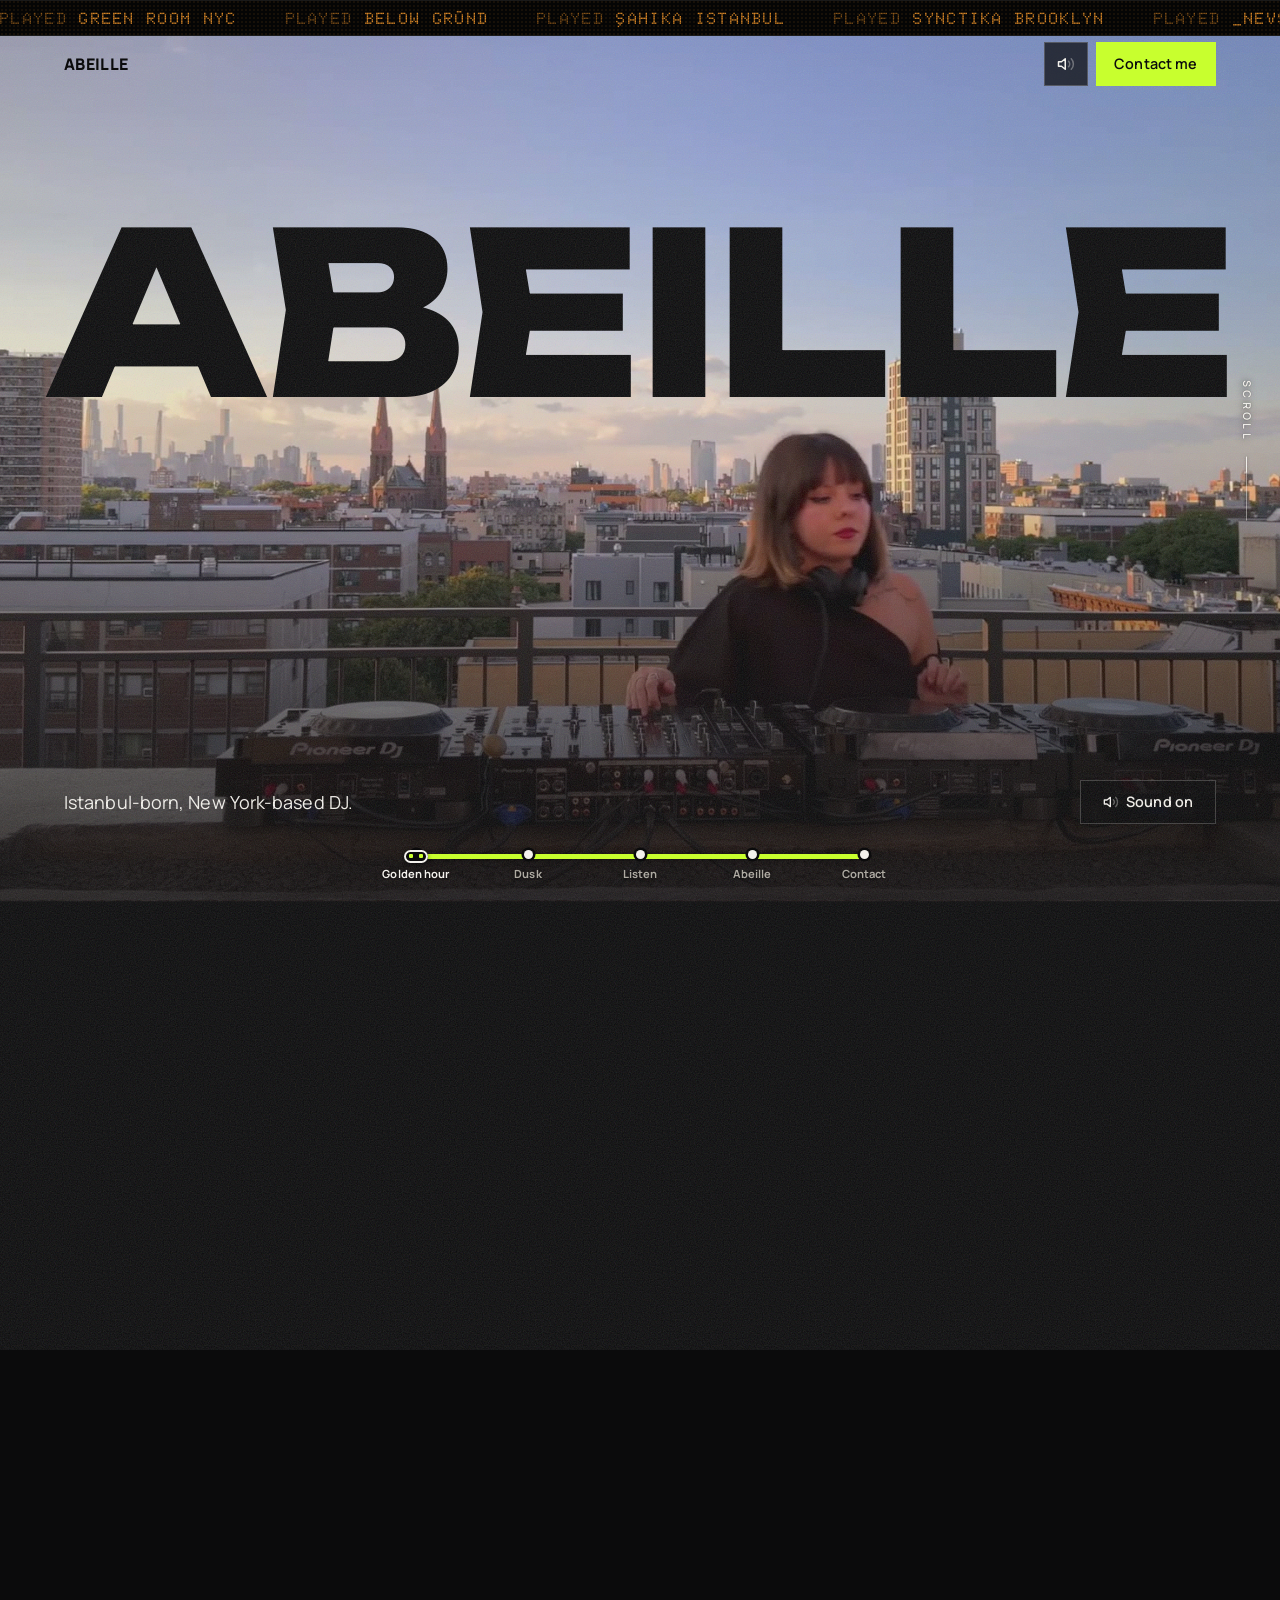
==== index.html @ 423e123f "Phone: wide montage, small-phone fixes Co-Authored-By: Claude Opus 5.5 <noreply@anthropic.com>" ====
<!doctype html>
<html lang="en">
<head>
<meta charset="utf-8">
<meta name="viewport" content="width=device-width, initial-scale=1, viewport-fit=cover">
<title>Abeille · New York DJ | Hypnotic techno, left-field house</title>
<meta name="description" content="Abeille (Melis Eser) is an Istanbul-born, New York-based DJ playing groovy, hypnotic techno, left-field house, ambient and old-school breakbeat.">
<meta name="theme-color" content="#0b0b0c">
<meta property="og:type" content="website">
<meta property="og:title" content="Abeille · New York DJ">
<meta property="og:description" content="Istanbul-born, New York-based DJ playing groovy, hypnotic techno, left-field house, ambient and old-school breakbeat.">
<meta property="og:image" content="http://abeillemusic.com/assets/share.jpg">
<meta property="og:image:width" content="1200">
<meta property="og:image:height" content="630">
<meta name="twitter:card" content="summary_large_image">
<link rel="canonical" href="https://abeillemusic.com/">
<script type="application/ld+json">{"@context": "https://schema.org", "@type": "Person", "name": "Abeille", "alternateName": "Melis Eser", "jobTitle": "DJ", "description": "Istanbul-born, New York-based DJ playing groovy, hypnotic techno, left-field house, ambient and old-school breakbeat.", "url": "https://abeillemusic.com/", "image": "https://abeillemusic.com/assets/share.jpg", "homeLocation": {"@type": "Place", "name": "New York City"}, "sameAs": ["https://www.instagram.com/abeille____/", "https://linktr.ee/abeille__", "https://www.youtube.com/watch?v=L6z0ljJA3YI", "https://www.youtube.com/watch?v=DPb9WRZc78A"]}</script>
<link rel="icon" href="data:,">
<link rel="preconnect" href="https://fonts.googleapis.com">
<link rel="preconnect" href="https://fonts.gstatic.com" crossorigin>
<link href="https://fonts.googleapis.com/css2?family=Manrope:wght@400..800&family=Doto:wght@700..900&family=Unbounded:wght@700..900&display=swap" rel="stylesheet">
<link rel="stylesheet" href="scrollcraft.css">
<style>
:root {
  --sc-canvas: #0b0b0c;  --sc-surface: #151517;
  --sc-ink: #f3f1ec;     --sc-ink-soft: #aeaaa2;
  --sc-accent: #c8ff2e;  --sc-accent-ink: #0b0b0c;
  --sc-font-display: "Manrope", system-ui, sans-serif;
  --sc-font-text: "Manrope", system-ui, sans-serif;
  --sc-font-mono: "Manrope", system-ui, sans-serif;
  --ticker-h: 36px;
  --led: #ff9f2e;          /* countdown-clock amber: the ticker only */
  --bar-h: 56px;
  color-scheme: dark;
}
html { background: var(--sc-canvas); }
body {
  margin: 0; background: var(--sc-canvas); color: var(--sc-ink);
  font-family: var(--sc-font-text); font-size: var(--sc-t-base);
  line-height: var(--sc-leading-body); letter-spacing: 0.005em;
  -webkit-font-smoothing: antialiased;
}
::selection { background: var(--sc-accent); color: var(--sc-accent-ink); }
a { color: inherit; text-underline-offset: 0.2em; text-decoration-thickness: 1px; }
:focus-visible { outline: 2px solid var(--sc-accent); outline-offset: 3px; border-radius: 4px; }

/* ------------------------------------------------------------ chrome ---- */
/* The ticker is a station countdown clock: amber dot-matrix on black, each
   entry led by an L-train bullet (the Brooklyn line, and grey, which is the
   one line colour that belongs on a black-and-white page). */
.ticker {
  position: fixed; inset: 0 0 auto 0; height: var(--ticker-h); z-index: 61;
  background: #050505; color: var(--led);
  font: 800 1.02rem/var(--ticker-h) "Doto", var(--sc-font-mono); letter-spacing: 0.08em; text-transform: uppercase;
  overflow: hidden; white-space: nowrap;
  border-bottom: 1px solid #1c1c1c;
  box-shadow: inset 0 1px 0 #1a1a1a;
}
.ticker::after {
  /* the LED panel's grille: a faint dot screen over the whole strip */
  content: ""; position: absolute; inset: 0; pointer-events: none; z-index: 0;
  background-image: radial-gradient(circle, rgb(255 159 46 / 0.07) 0.8px, transparent 1.2px);
  background-size: 4px 4px;
}
.ticker__track { position: relative; z-index: 1; display: inline-flex; animation: tick 60s linear infinite; will-change: transform; }
.ticker__run { display: inline-flex; gap: 3rem; padding-right: 3rem; }
.ticker__run > span { display: inline-flex; align-items: center; gap: 0.7em; }
.ticker__run b { font-weight: 700; opacity: 0.62; }
.bullet {
  flex: none; width: 22px; height: 22px; border-radius: 50%;
  display: inline-grid; place-items: center;
  background: #a7a9ac; color: #fff;
  font: 700 0.8rem/1 "Helvetica Neue", Helvetica, Arial, sans-serif; letter-spacing: 0;
}
@keyframes tick { to { transform: translate3d(-50%, 0, 0); } }
.ticker:hover .ticker__track { animation-play-state: paused; }
.ticker__track { opacity: calc(0.82 + var(--beat, 0) * 0.18); }

.bar {
  position: fixed; top: var(--ticker-h); inset-inline: 0; height: var(--bar-h); z-index: 60;
  display: flex; align-items: center; justify-content: space-between;
  padding-inline: var(--sc-gutter); pointer-events: none;
}
.bar > * { pointer-events: auto; }
.mark {
  font: 800 1rem/1 var(--sc-font-display); font-stretch: 72%; letter-spacing: 0.02em; text-transform: uppercase;
  color: var(--bar-ink, var(--sc-accent-ink)); text-decoration: none;
  transition: color 240ms var(--sc-ease-out);
}
.mark span { font-weight: 500; }
.bar__right { display: flex; align-items: center; gap: var(--sc-2); }
.btn.bar__sound { width: 44px; padding: 0; flex: none; justify-content: center; opacity: 0; pointer-events: none; transition: opacity 200ms var(--sc-ease-out), transform 140ms var(--sc-ease-out); }
.bar__sound svg { width: 18px; height: 18px; flex: none; }
.btn.bar__sound.is-shown { opacity: 1; pointer-events: auto; }
/* 2. Now playing: while the sound is on, the bar's speaker becomes a small
   spinning record with the set's name. Tap it to turn the sound off. */
.np { display: none; align-items: center; gap: 10px; }
.np__disc { width: 24px; height: 24px; border-radius: 50%; flex: none;
  background: radial-gradient(circle, var(--sc-accent) 0 22%, #0d0d0e 23% 27%, var(--sc-canvas) 28% 30%, transparent 31%), repeating-radial-gradient(circle, #111 0 1px, #222 1.4px 2.2px);
  box-shadow: inset 0 0 0 1px rgb(255 255 255 / 0.15); animation: spin 2.2s linear infinite; }
.np__txt { display: grid; text-align: left; line-height: 1.1; }
.np__txt small { font: 600 0.56rem/1 var(--sc-font-mono); letter-spacing: 0.14em; text-transform: uppercase; color: var(--sc-ink-soft); }
.np__txt b { font: 600 0.78rem/1.3 var(--sc-font-text); white-space: nowrap; }
.btn.bar__sound.is-playing { width: auto; padding: 0 14px 0 10px; }
.bar__sound.is-playing .np { display: inline-flex; }
.bar__sound.is-playing .np__icon { display: none; }
@media (max-width: 860px) { .bar__sound.is-playing .np__txt { display: none; } .btn.bar__sound.is-playing { padding: 0; width: 40px; justify-content: center; } }
@media (prefers-reduced-motion: reduce) { .np__disc { animation: none; } }
/* 3. Club light: on the dark slides a soft beam follows the mouse. */
.spot { position: fixed; inset: 0; z-index: 25; pointer-events: none; opacity: 0; transition: opacity 500ms var(--sc-ease-out);
  background: radial-gradient(34vmax 34vmax at var(--spx, 50%) var(--spy, 40%), rgb(255 255 255 / 0.13), rgb(255 255 255 / 0.04) 45%, transparent 70%);
  mix-blend-mode: screen; }
.spot.is-on { opacity: 1; }
@media (hover: none), (pointer: coarse), (prefers-reduced-motion: reduce) { .spot { display: none; } }
.btn {
  appearance: none; border: 0; cursor: pointer; text-decoration: none; white-space: nowrap;
  display: inline-flex; align-items: center; gap: 0.5em;
  height: 44px; padding-inline: 1.15rem; border-radius: 0;
  background: var(--sc-accent); color: var(--sc-accent-ink);
  font: 600 0.9rem/1 var(--sc-font-text); letter-spacing: 0.01em;
  box-shadow: none;
  transition: transform 140ms var(--sc-ease-out), background-color 160ms var(--sc-ease-out);
}
@media (hover: hover) and (pointer: fine) { .btn:hover { background: color-mix(in oklab, var(--sc-accent) 86%, white); } }
.btn:active { transform: scale(0.97); }
.btn:disabled { opacity: 0.5; cursor: not-allowed; }
.btn--ghost { background: color-mix(in oklab, var(--sc-canvas) 72%, transparent); color: var(--sc-ink); box-shadow: inset 0 0 0 1px color-mix(in oklab, var(--sc-ink) 22%, transparent); }
@media (hover: hover) and (pointer: fine) { .btn--ghost:hover { background: color-mix(in oklab, var(--sc-canvas) 88%, transparent); } }

/* The map, drawn like a subway line: five stations on one lime route, and a
   small train that rides between them as you scroll. */
.fader {
  position: fixed; z-index: 60; left: 50%; bottom: max(14px, env(safe-area-inset-bottom));
  translate: -50% 0; width: min(560px, calc(100vw - 2 * var(--sc-gutter)));
}
.fader ol { list-style: none; margin: 0; padding: 0; display: grid; grid-template-columns: repeat(5, 1fr); position: relative; }
.fader ol::before {
  content: ""; position: absolute; left: 10%; right: 10%; top: 12px; height: 5px;
  background: var(--sc-accent); border-radius: 5px;
  box-shadow: 0 1px 6px rgb(0 0 0 / 0.35);
  /* 1. the line pulses on the kick */
  transform: scaleY(calc(1 + var(--beat, 0) * 0.9)); filter: brightness(calc(1 + var(--beat, 0) * 0.35));
}
.fader__knob {
  position: absolute; top: 8px; left: 0; width: 24px; height: 13px; margin-left: -12px; border-radius: 7px;
  background: var(--sc-canvas); box-shadow: inset 0 0 0 2px var(--sc-ink), 0 1px 4px rgb(0 0 0 / 0.5);
  z-index: 3;
  transform: translate3d(calc(var(--k, 0) * 1px), calc(var(--beat, 0) * -4px), 0); will-change: transform; pointer-events: none;
}
.fader__knob::before, .fader__knob::after {
  content: ""; position: absolute; top: 4px; width: 4px; height: 4px; border-radius: 1px; background: var(--sc-accent);
}
.fader__knob::before { left: 5px; } .fader__knob::after { right: 5px; }
.fader button {
  appearance: none; background: none; border: 0; cursor: pointer; color: var(--sc-ink-soft);
  display: flex; flex-direction: column; align-items: center; gap: 8px; padding: 8px 0 4px; width: 100%; min-height: 44px;
  font: 700 0.7rem/1.2 var(--sc-font-text); letter-spacing: 0.01em;
  text-shadow: 0 1px 3px rgb(0 0 0 / 0.7);
  transition: color 160ms var(--sc-ease-out);
}
.fader button::before {
  content: ""; width: 9px; height: 9px; border-radius: 50%;
  background: var(--sc-ink); box-shadow: 0 0 0 2.5px var(--sc-canvas);
  position: relative; z-index: 1;
}
.fader button[aria-current="true"] { color: var(--sc-ink); }
@media (min-width: 861px) {
  .fader button span { opacity: 0; transition: opacity 180ms var(--sc-ease-out); }
  .fader button[aria-current="true"] span, .fader:hover button span, .fader:focus-within button span { opacity: 1; }
}
@media (hover: hover) and (pointer: fine) { .fader button:hover { color: var(--sc-ink); } }

/* --------------------------------------------------------------- hero ---- */
.hero { position: fixed; inset: 0; z-index: 2; overflow: clip; pointer-events: none; will-change: opacity; }
.hero video, .hero canvas { position: absolute; inset: 0; width: 100%; height: 100%; }
#skyline { -webkit-mask-image: url(assets/skyline-mask.png); mask-image: url(assets/skyline-mask.png); -webkit-mask-repeat: no-repeat; mask-repeat: no-repeat; }
.hero video { object-fit: cover; background: #7d8fc4 url(assets/hero-poster.jpg) center / cover; }
.hero__name {
  position: absolute; left: 0; right: 0; margin: 0; text-align: center; white-space: nowrap;
  font-family: "Unbounded", var(--sc-font-display); font-weight: 800;
  text-transform: uppercase; letter-spacing: -0.02em; line-height: 0.9;
  color: var(--sc-canvas);
  transform-origin: 50% 100%; will-change: transform;
}
.hero__name .amp { font-weight: 500; }
/* Solid black, set down into the skyline so the towers stand in front of it. */
.hero__name .pre { display: block; font-size: 0.56em; line-height: 0.84; margin-bottom: 0.05em; }
.hero__scrim { position: absolute; inset: auto 0 0 0; height: 46%; background: linear-gradient(to top, rgb(11 11 12 / 0.86), rgb(11 11 12 / 0.55) 45%, transparent); }
.hero__foot {
  position: absolute; left: var(--sc-gutter); right: var(--sc-gutter); bottom: calc(76px + env(safe-area-inset-bottom));
  display: flex; align-items: center; justify-content: space-between; gap: var(--sc-5); pointer-events: none;
}
.hero__foot > * { pointer-events: auto; }
.hero__sub { margin: 0; max-width: 34ch; font-size: var(--sc-t-base); line-height: 1.5; text-wrap: balance; }
.cue { position: absolute; right: clamp(14px, 2.2vw, 32px); top: 50%; translate: 0 -50%; display: flex; flex-direction: column; align-items: center; gap: 14px; pointer-events: none; transition: opacity 300ms var(--sc-ease-out); }
.cue__label { writing-mode: vertical-rl; font: 700 0.68rem/1 var(--sc-font-mono); letter-spacing: 0.32em; text-transform: uppercase; color: var(--sc-ink); text-shadow: 0 0 1px rgb(0 0 0 / 0.6), 0 1px 6px rgb(0 0 0 / 0.55); }
.cue__line { position: relative; width: 1px; height: 64px; background: color-mix(in oklab, var(--sc-ink) 45%, transparent); box-shadow: 0 0 3px rgb(0 0 0 / 0.4); overflow: hidden; }
.cue__line::after { content: ""; position: absolute; left: 0; top: 0; width: 1px; height: 16px; background: var(--sc-ink); animation: cue 1.8s var(--sc-ease-in-out) infinite; }
@keyframes cue { from { transform: translateY(-16px); } to { transform: translateY(64px); } }
.cue.is-gone { opacity: 0; }
@media (prefers-reduced-motion: reduce) { .cue__line::after { animation: none; top: 24px; } }
.sound { min-width: 8.5rem; justify-content: center; }
.sound svg { width: 16px; height: 16px; }


/* -------------------------------------------------------------- copy ----- */
.seg-live { position: absolute; inset: 0; width: 100%; height: 100%; object-fit: cover; z-index: 2; }
.fill { position: absolute; inset: 0; }
.mont-label { position: absolute; left: var(--sc-gutter); top: calc(var(--ticker-h) + var(--bar-h) + 3vh); margin: 0; display: flex; align-items: center; gap: 12px;
  font: 800 clamp(1rem, 1.4vw, 1.35rem)/1 "Doto", var(--sc-font-mono); letter-spacing: 0.08em; text-transform: uppercase; color: var(--led); text-shadow: 0 1px 6px rgb(0 0 0 / 0.6); }
.mont-label__k { font: 700 0.62rem/1 var(--sc-font-mono); letter-spacing: 0.2em; color: var(--sc-canvas); background: var(--led); padding: 4px 6px; text-shadow: none; }
/* A .fill block spans the whole screen, so it must never catch clicks itself,
   or a block on top swallows clicks meant for the one under it. Only its controls take clicks, and only while the engine has
   marked the block live. */
.fill { pointer-events: none !important; }
.fill[style*="pointer-events: auto"] :is(a, button, input, select, textarea, label, .boro, .book, form, .crate) { pointer-events: auto; }
.kicker { font: 500 0.72rem/1.2 var(--sc-font-mono); letter-spacing: 0.08em; text-transform: uppercase; color: var(--sc-accent); margin: 0 0 var(--sc-3); }
.say { margin: 0; font: 700 var(--sc-t-2xl)/1.02 var(--sc-font-display); font-stretch: 80%; letter-spacing: var(--sc-track-snug); text-wrap: balance; max-width: 16ch; }
.body { margin: var(--sc-4) 0 0; color: var(--sc-ink-soft); max-width: 40ch; text-wrap: pretty; line-height: 1.66; }

.lead-scrim { position: absolute; inset: 0; background: linear-gradient(90deg, rgb(11 11 12 / 0.78), rgb(11 11 12 / 0.4) 32%, transparent 55%); }
.dusk-line { position: absolute; left: var(--sc-gutter); top: 30%; }
.dusk-line .say { font-size: var(--sc-t-xl); font-weight: 600; font-stretch: 90%; max-width: 20ch; }

/* The peak. Two halves, one room, two names. */
.peak-scrim { position: absolute; inset: 0; background: linear-gradient(to top, rgb(11 11 12 / 0.9) 0%, rgb(11 11 12 / 0.55) 30%, transparent 55%); }
.name { position: absolute; bottom: clamp(5.5rem, 13vh, 8rem); width: calc(50% - 2 * var(--sc-gutter)); }
.name--a, .name--solo { left: var(--sc-gutter); }
.name--solo { width: min(44rem, calc(100% - 2 * var(--sc-gutter))); }
.name--solo h2 { font-size: clamp(3rem, 9vw, 9rem); }
.name--r { left: calc(50% + var(--sc-gutter)); }
.name h2 {
  margin: 0; font-family: "Unbounded", var(--sc-font-display); font-weight: 800;
  font-size: clamp(2.4rem, 5.6vw, 6.4rem); line-height: 0.92; letter-spacing: -0.02em; text-transform: uppercase;
  color: var(--sc-ink);
}
.name h2 .rule { display: block; height: 3px; width: 2.2ch; background: var(--sc-accent); margin: 0.12em 0 0; }
.name p { margin: var(--sc-4) 0 0; max-width: 36ch; color: var(--sc-ink); font-size: var(--sc-t-base); line-height: 1.5; }
.name__link { color: inherit; text-decoration: none; }
@media (hover: hover) and (pointer: fine) { .name__link:hover .rule { width: 100%; } }
.name h2 .rule { transition: width 260ms var(--sc-ease-out); }
.name__more { display: inline-flex; align-items: center; gap: 0.5em; margin-top: var(--sc-4); min-height: 44px; padding: 0 1rem; border-radius: 0; background: var(--sc-accent); color: var(--sc-accent-ink); font: 600 0.9rem/1 var(--sc-font-text); text-decoration: none; box-shadow: none; transition: transform 140ms var(--sc-ease-out); }
.name__more:active { transform: scale(0.97); }
.name p small { display: block; margin-top: var(--sc-2); color: var(--sc-ink-soft); font: 400 0.72rem/1.5 var(--sc-font-mono); letter-spacing: 0.04em; text-transform: uppercase; }

.listen { position: absolute; left: var(--sc-gutter); right: var(--sc-gutter); top: calc(var(--ticker-h) + var(--bar-h) + 4vh); max-width: 78rem; }
/* The crate: her sets as records. They sit still; click one and it starts
   turning (and opens the set), so the one you are playing is the one that spins. */
.crate { list-style: none; margin: var(--sc-6) 0 0; padding: 0; display: grid; grid-template-columns: repeat(5, minmax(0, 1fr)); gap: var(--sc-5) var(--sc-5); max-width: min(78rem, 118vh); }
.rec a { display: block; text-decoration: none; color: inherit; }
.rec__disc {
  position: relative; display: block; width: min(100%, 20vh); aspect-ratio: 1; border-radius: 50%;
  background:
    radial-gradient(circle at 50% 50%, transparent 0 40%, rgb(255 255 255 / 0.06) 40.4%, transparent 41%),
    repeating-radial-gradient(circle at 50% 50%, #111 0 1.2px, #1a1a1c 1.6px 2.6px),
    #0d0d0e;
  box-shadow: 0 10px 24px rgb(0 0 0 / 0.55), inset 0 0 0 1px rgb(255 255 255 / 0.06);
  transition: transform 260ms var(--sc-ease-out);
}
.rec__disc::before { content: ""; position: absolute; inset: 0; border-radius: 50%; background: conic-gradient(from 20deg, transparent 0 12%, rgb(255 255 255 / 0.09) 17%, transparent 24% 62%, rgb(255 255 255 / 0.07) 67%, transparent 74%); mix-blend-mode: screen; pointer-events: none; }
.rec__label { position: absolute; left: 50%; top: 50%; width: 50%; height: 50%; translate: -50% -50%; border-radius: 50%; object-fit: cover; box-shadow: 0 0 0 3px #0d0d0e; }
.rec__disc::after { content: ""; position: absolute; left: 50%; top: 50%; width: 3.4%; height: 3.4%; translate: -50% -50%; border-radius: 50%; background: var(--sc-canvas); box-shadow: inset 0 0 0 1px rgb(255 255 255 / 0.25); z-index: 1; }
.rec__t { display: block; margin-top: var(--sc-3); font: 700 var(--sc-t-sm)/1.25 var(--sc-font-display); transition: color 160ms var(--sc-ease-out); }
.rec__m { display: block; margin-top: 2px; font: 500 0.66rem/1.4 var(--sc-font-mono); letter-spacing: 0.06em; text-transform: uppercase; color: var(--sc-ink-soft); }
.rec.is-playing .rec__disc { animation: spin 2.2s linear infinite; }
.rec.is-playing .rec__t { color: var(--sc-accent); }
@keyframes spin { to { rotate: 360deg; } }
@media (hover: hover) and (pointer: fine) { .rec a:hover .rec__disc { transform: translateY(-6px); } .rec a:hover .rec__t { color: var(--sc-accent); } }
.rec a:focus-visible { outline: none; }
.rec a:focus-visible .rec__disc { outline: 2px solid var(--sc-accent); outline-offset: 5px; }
.crate__more { display: flex; gap: var(--sc-6); margin: var(--sc-6) 0 0; }
.crate__more a { font: 600 var(--sc-t-sm)/1 var(--sc-font-display); text-decoration: underline; text-decoration-color: color-mix(in oklab, var(--sc-ink) 35%, transparent); text-underline-offset: 0.3em; min-height: 44px; display: inline-flex; align-items: center; }
@media (hover: hover) and (pointer: fine) { .crate__more a:hover { color: var(--sc-accent); } }
@media (prefers-reduced-motion: reduce) { .rec.is-playing .rec__disc { animation: none; } }
@media (min-width: 861px) and (max-height: 800px) {
  .listen { top: calc(var(--ticker-h) + var(--bar-h) + 2vh); }
  .listen__head { font-size: var(--sc-t-lg); }
  .crate { margin-top: var(--sc-4); gap: var(--sc-4); }
  .rec__disc { width: min(100%, 17vh); }
  .crate__more { margin-top: var(--sc-3); }
}
.listen__head { margin: 0; font: 700 var(--sc-t-xl)/1.1 var(--sc-font-display); font-stretch: 82%; letter-spacing: var(--sc-track-snug); text-wrap: balance; }
.listen .body { color: var(--sc-ink); max-width: 44ch; }
.listen__links { list-style: none; margin: var(--sc-6) 0 0; padding: 0; border-top: 1px solid var(--sc-hairline-strong); }
.listen__links a { display: flex; justify-content: space-between; align-items: baseline; gap: var(--sc-4); min-height: 44px; padding: var(--sc-3) 0; border-bottom: 1px solid var(--sc-hairline-strong); text-decoration: none; font: 600 var(--sc-t-lg)/1.2 var(--sc-font-display); font-stretch: 86%; }
.listen__links a span { font: 500 0.72rem/1 var(--sc-font-mono); letter-spacing: 0.06em; text-transform: uppercase; color: var(--sc-ink-soft); }
@media (hover: hover) and (pointer: fine) { .listen__links a:hover { color: var(--sc-accent); } }
.rooms { position: absolute; left: var(--sc-gutter); top: calc(var(--ticker-h) + var(--bar-h) + 6vh); }
.rooms ul { list-style: none; margin: 0; padding: 0; font: 800 var(--sc-t-3xl)/0.96 var(--sc-font-display); font-stretch: 70%; text-transform: uppercase; letter-spacing: -0.005em; }
.rooms li:nth-child(even) { color: var(--sc-ink-soft); }
.rooms .body { color: var(--sc-ink); }
.gear { position: absolute; left: var(--sc-gutter); bottom: clamp(6rem, 14vh, 8.5rem); max-width: 26rem; }
.gear .say { font-size: var(--sc-t-xl); max-width: 18ch; }
.side-scrim { position: absolute; inset: 0; background: rgb(11 11 12 / 0.72); }

/* The close. The lights are down, nothing moves, and the form is simple. */
.book {
  position: absolute; left: var(--sc-gutter); right: var(--sc-gutter);
  top: calc(var(--ticker-h) + var(--bar-h) + 2vh); bottom: 84px;
  display: grid; grid-template-columns: minmax(0, 0.9fr) minmax(0, 1.1fr); gap: clamp(2rem, 6vw, 6rem); align-items: center;
  max-width: 72rem; margin-inline: auto;
}
.book__lede h2 { margin: 0; font: 800 var(--sc-t-3xl)/0.94 var(--sc-font-display); font-stretch: 72%; text-transform: uppercase; letter-spacing: -0.005em; }
.book__credit { margin-top: var(--sc-6); font: 400 0.7rem/1.6 var(--sc-font-mono); letter-spacing: 0.04em; text-transform: uppercase; color: var(--sc-ink-soft); }
form.f {
  display: grid; grid-template-columns: 1fr 1fr; gap: var(--sc-4);
  padding: clamp(1.25rem, 2.6vw, 2rem); border-radius: var(--sc-r-md);
  background: color-mix(in oklab, var(--sc-surface) 92%, transparent); box-shadow: var(--sc-edge), var(--sc-e3);
}
.f label { display: grid; gap: 6px; font: 500 0.72rem/1.2 var(--sc-font-mono); letter-spacing: 0.06em; text-transform: uppercase; color: var(--sc-ink-soft); }
.f .wide { grid-column: 1 / -1; }
.f input, .f select, .f textarea {
  width: 100%; box-sizing: border-box; font: 400 1rem/1.4 var(--sc-font-text); color: var(--sc-ink); letter-spacing: 0;
  background: var(--sc-canvas); border: 1px solid var(--sc-hairline-strong); border-radius: var(--sc-r-sm);
  padding: 0.65rem 0.75rem; min-height: 44px; caret-color: var(--sc-accent); text-transform: none;
  transition: border-color 160ms var(--sc-ease-out);
}
.f textarea { resize: vertical; min-height: 72px; }
.f input:hover, .f select:hover, .f textarea:hover { border-color: color-mix(in oklab, var(--sc-ink) 40%, transparent); }
.f input:focus-visible, .f select:focus-visible, .f textarea:focus-visible { outline: 2px solid var(--sc-accent); outline-offset: 1px; border-color: transparent; }
.f .check { display: flex; align-items: center; gap: 10px; font: 400 0.95rem/1.3 var(--sc-font-text); letter-spacing: 0; text-transform: none; color: var(--sc-ink); min-height: 44px; }
.f .check input { width: 20px; height: 20px; min-height: 0; accent-color: var(--sc-accent); margin: 0; }
.f__row { grid-column: 1 / -1; display: flex; align-items: center; justify-content: space-between; gap: var(--sc-4); flex-wrap: wrap; }
.f__status { margin: 0; font-size: var(--sc-t-sm); color: var(--sc-ink-soft); min-height: 1.4em; }
.f__status[data-state="ok"] { color: var(--sc-accent); }

/* The close: her name, two ways to reach her, nothing else. */
.contact-scrim { position: absolute; inset: 0; background: linear-gradient(90deg, rgb(11 11 12 / 0.9) 0%, rgb(11 11 12 / 0.75) 45%, rgb(11 11 12 / 0.2) 75%, transparent 90%); }
@media (max-width: 860px) {
  .contact-scrim { background: rgb(11 11 12 / 0.72); }
  .contact__ways a { flex-direction: column; align-items: flex-start; gap: 6px; }
  .contact__ways .v { font-size: var(--sc-t-lg); overflow-wrap: anywhere; }
}
.contact { position: absolute; left: var(--sc-gutter); right: var(--sc-gutter); top: 50%; transform: translateY(-50%); max-width: 44rem; }
.contact h2 { margin: 0; font: 800 clamp(1.8rem, 3.8vw, 3.6rem)/0.95 "Unbounded", var(--sc-font-display); letter-spacing: -0.02em; text-transform: uppercase; }
.contact .body { margin: var(--sc-5) 0 0; color: var(--sc-ink); max-width: 44ch; }
.contact__ways { list-style: none; margin: var(--sc-6) 0 0; padding: 0; border-top: 1px solid var(--sc-hairline-strong); }
.contact__ways a { display: flex; justify-content: space-between; align-items: baseline; gap: var(--sc-5); min-height: 56px; padding: var(--sc-4) 0; border-bottom: 1px solid var(--sc-hairline-strong); text-decoration: none; }
.contact__ways .k { font: 500 0.78rem/1 var(--sc-font-mono); letter-spacing: 0.06em; text-transform: uppercase; color: var(--sc-ink-soft); }
.contact__ways .v { font: 700 var(--sc-t-xl)/1.1 var(--sc-font-display); font-stretch: 86%; color: var(--sc-ink); transition: color 160ms var(--sc-ease-out); }
@media (hover: hover) and (pointer: fine) { .contact__ways a:hover .v { color: var(--sc-accent); } }
.contact__credit { margin-top: var(--sc-7); font: 400 0.7rem/1.6 var(--sc-font-mono); letter-spacing: 0.04em; text-transform: uppercase; color: var(--sc-ink-soft); }

/* The borough map. Official outlines, simplified; tap one and it lights up. */
.boro-map { margin: var(--sc-6) 0 0; max-width: 22rem; }
.boro-map svg { display: block; width: 100%; height: auto; overflow: visible; }
.boro { fill: #29292d; stroke: color-mix(in oklab, var(--sc-ink) 38%, transparent); stroke-width: 0.8; stroke-linejoin: round; cursor: pointer; transition: fill 160ms var(--sc-ease-out); }
@media (hover: hover) and (pointer: fine) { .boro:hover { fill: #3a3a3f; } }
.boro.is-on { fill: var(--sc-accent); stroke: var(--sc-accent); }
.boro-map figcaption { margin-top: var(--sc-3); font: 500 0.72rem/1.4 var(--sc-font-mono); letter-spacing: 0.06em; text-transform: uppercase; color: var(--sc-ink-soft); }
.boro-map figcaption b { color: var(--sc-accent); font-weight: 500; }
.boro-pick { border: 0; margin: 0; padding: 0; min-width: 0; }
.boro-pick legend { padding: 0; margin-bottom: 6px; font: 500 0.72rem/1.2 var(--sc-font-mono); letter-spacing: 0.06em; text-transform: uppercase; color: var(--sc-ink-soft); }
.chips { display: flex; flex-wrap: wrap; gap: 6px; }
.chip { position: relative; display: inline-flex; }
.chip input { position: absolute; opacity: 0; inset: 0; margin: 0; cursor: pointer; }
.chip span {
  display: inline-flex; align-items: center; min-height: 36px; padding: 0 0.8rem; border-radius: var(--sc-r-pill);
  border: 1px solid var(--sc-hairline-strong); font: 400 0.9rem/1 var(--sc-font-text); color: var(--sc-ink); letter-spacing: 0; text-transform: none;
  transition: background-color 160ms var(--sc-ease-out), border-color 160ms var(--sc-ease-out), color 160ms var(--sc-ease-out);
}
@media (hover: hover) and (pointer: fine) { .chip:hover span { border-color: color-mix(in oklab, var(--sc-ink) 50%, transparent); } }
.chip input:checked + span { background: var(--sc-accent); border-color: var(--sc-accent); color: var(--sc-accent-ink); }
.chip input:focus-visible + span { outline: 2px solid var(--sc-accent); outline-offset: 2px; }

/* -------------------------------------------------------------- phone ---- */
@media (max-width: 860px) {
  :root { --bar-h: 52px; }
  .mark { font-size: 0.86rem; }
  .bar .btn { height: 40px; padding-inline: 0.9rem; font-size: 0.84rem; }
  .bar .bar__sound { width: 40px; padding: 0; }
  .hero__sub { font-size: var(--sc-t-sm); max-width: 30ch; }
  .hero__name { letter-spacing: -0.045em; }
  .fader button span { display: none; }
  .fader button[aria-current="true"] span { display: inline; position: absolute; top: -14px; white-space: nowrap; }
  .fader button { position: relative; }
  .name { width: auto; left: var(--sc-gutter); right: var(--sc-gutter); }
  .name--a { top: calc(var(--ticker-h) + var(--bar-h) + 1rem); bottom: auto; }
  .name--solo { bottom: 88px; }
  .name--solo h2 { font-size: clamp(2.6rem, 15vw, 4.2rem); }
  .name--r { bottom: 88px; }
  .name h2 { font-size: clamp(2.2rem, 11vw, 3.6rem); }
  .name p { font-size: var(--sc-t-sm); }
  .peak-scrim { background: linear-gradient(to bottom, rgb(11 11 12 / 0.7), transparent 18%), linear-gradient(to top, rgb(11 11 12 / 0.96) 0%, rgb(11 11 12 / 0.9) 34%, rgb(11 11 12 / 0.55) 52%, transparent 68%); }
  .rooms ul { font-size: clamp(2.2rem, 11vw, 3rem); }
  .listen { right: var(--sc-gutter); top: calc(var(--ticker-h) + var(--bar-h) + 1rem); }
  /* phones: all ten records at once, four to a row, the last row centred */
  .crate { display: flex; flex-wrap: wrap; justify-content: center; gap: 14px 10px; margin-top: var(--sc-4); }
  .rec { flex: 0 0 calc((100% - 30px) / 4); text-align: center; }
  .rec__disc { width: 100%; margin: 0 auto; }
  .rec__t { margin-top: 6px; font-size: 0.68rem; line-height: 1.2; }
  .rec__m { display: none; }
  .crate__more { gap: var(--sc-5); margin-top: var(--sc-4); }
  .crate__more a { font-size: 0.8rem; }
  .listen__head { font-size: var(--sc-t-lg); }
  .listen .body { font-size: var(--sc-t-sm); }
  .listen__links { margin-top: var(--sc-4); }
  .listen__links a { font-size: var(--sc-t-base); }
  .gear { right: var(--sc-gutter); bottom: 90px; max-width: none; }
  .side-scrim { background: rgb(11 11 12 / 0.8); }
  .dusk-line { right: var(--sc-gutter); }
  .book { grid-template-columns: 1fr; gap: var(--sc-4); align-content: start; top: calc(var(--ticker-h) + var(--bar-h) + 0.5rem); bottom: 64px; overflow-y: auto; overscroll-behavior: contain; }
  .book__lede h2 { font-size: var(--sc-t-2xl); }
  .book__lede .body { margin-top: var(--sc-2); font-size: var(--sc-t-sm); }
  .book__credit { display: none; }
  .boro-map { max-width: 13rem; margin-top: var(--sc-3); }
  form.f { gap: var(--sc-3); padding: 1rem; }
  .f textarea { min-height: 56px; }
}
@media (max-width: 860px) and (orientation: portrait) {
  .hero__foot { flex-direction: row; align-items: center; bottom: calc(84px + env(safe-area-inset-bottom)); gap: var(--sc-3); }
  .hero__foot .sound { min-width: 0; width: 44px; padding: 0; }
  .hero__foot .sound span { position: absolute; width: 1px; height: 1px; overflow: hidden; clip: rect(0 0 0 0); }
  .hero__name .l { display: block; }
}
@media (max-width: 860px) and (max-height: 700px) { .book__lede .body { display: none; } }
/* small phones (iPhone SE and similar): records five to a row, tighter type,
   and a contact card that never slides under the bar */
@media (max-width: 860px) and (max-height: 700px) {
  .listen { top: calc(var(--ticker-h) + var(--bar-h) + 0.5rem); }
  .listen .kicker { margin-bottom: 4px; }
  .listen__head { font-size: var(--sc-t-base); }
  .crate { gap: 10px 8px; margin-top: 10px; }
  .rec { flex-basis: calc((100% - 32px) / 5); }
  .rec__t { font-size: 0.6rem; }
  .crate__more { margin-top: 8px; }
  .crate__more a { min-height: 36px; font-size: 0.72rem; }
}
@media (max-width: 860px) {
  .contact { top: calc(var(--ticker-h) + var(--bar-h) + 1.5rem); transform: none; }
  .contact__ways .v { font-size: clamp(1rem, 5.2vw, 1.35rem); overflow-wrap: normal; white-space: nowrap; }
}

@media (prefers-reduced-motion: reduce) {
  .ticker__track { animation: none; }
  .ticker { overflow-x: auto; }
  .hero__name { transform: none !important; }
}
</style>
</head>
<body>

<div class="ticker" aria-label="Where they have played">
  <div class="ticker__track"><div class="ticker__run" id="tickerRun"></div></div>
</div>

<header class="bar">
  <a class="mark" href="#top" aria-label="Abeille, back to the top">Abeille</a>
  <div class="bar__right">
    <button class="btn btn--ghost bar__sound" id="soundBar" type="button" aria-pressed="false" aria-label="Sound on">
      <span class="np" aria-hidden="true"><span class="np__disc"></span><span class="np__txt"><small>Now playing</small><b id="npName">Rooftop · _nevs tv</b></span></span>
      <svg class="np__icon" viewBox="0 0 24 24" fill="none" stroke="currentColor" stroke-width="2" stroke-linecap="round" stroke-linejoin="round" aria-hidden="true"><path d="M11 5 6 9H2v6h4l5 4V5z"/><path class="wave" d="M15.5 8.5a5 5 0 0 1 0 7M19 5a10 10 0 0 1 0 14" opacity="0.35"/></svg>
    </button>
    <a class="btn" href="#book" data-go="4">Contact me</a>
  </div>
</header>
<audio id="melisAudio" src="assets/melis-audio.m4a" preload="none" loop></audio>
<audio id="clubAudio" src="assets/bg-audio.m4a" preload="none" loop></audio>

<main id="top" data-sc-mode="worldflight" data-sc-seam="0.16" data-sc-lerp="0.12">

  <div data-sc-world>
    <div data-sc-segment data-sc-w="0.8" data-sc-waypoint="Golden hour">
      <img class="sc-world__poster" src="assets/gold.jpg" alt="" decoding="async">
      <video data-sc-src="assets/gold.mp4" data-sc-src-mobile="assets/gold-m.mp4" muted playsinline></video>
    </div>
    <div data-sc-segment data-sc-w="0.85" data-sc-waypoint="Dusk">
      <img class="sc-world__poster" src="assets/dusk.jpg" alt="" decoding="async">
      <video data-sc-src="assets/dusk.mp4" data-sc-src-mobile="assets/dusk-m.mp4" muted playsinline></video>
    </div>
    <div data-sc-segment data-sc-w="1.5" data-sc-linger="0.35" data-sc-waypoint="Listen" id="namesSeg">
      <img class="sc-world__poster" src="assets/peak.jpg" alt="" decoding="async">
      <video data-sc-src="assets/peak.mp4" data-sc-src-mobile="assets/peak-m.mp4" muted playsinline></video>
    </div>
    <div data-sc-segment data-sc-w="1.8" data-sc-waypoint="Abeille" id="roomSeg">
      <img class="sc-world__poster" src="assets/montage.jpg" alt="" decoding="async">
      <!-- No scrub clip here on purpose: her Below Grūnd set plays in real time (added by
           the page after mount, so the engine leaves it alone). -->
    </div>
    <div data-sc-segment data-sc-w="1.1" data-sc-waypoint="Contact me">
      <img class="sc-world__poster" src="assets/last.jpg" alt="" decoding="async">
      <video data-sc-src="assets/last.mp4" data-sc-src-mobile="assets/last-m.mp4" muted playsinline></video>
    </div>
  </div>

  <!-- The establishing shot: the set itself, in real time, with the name standing
       in the sky BEHIND the skyline. The canvas redraws the buildings from the same
       video frame through a mask, so the towers and spires cover the letters. -->
  <section class="hero" id="hero" aria-labelledby="heroName">
    <video id="live" muted loop playsinline preload="auto" poster="assets/hero-poster.jpg"
           aria-label="Abeille (Melis Eser) playing a rooftop set in Brooklyn at sunset"></video>
    <h1 class="hero__name" id="heroName"><span class="l">Abeille</span></h1>
    <canvas id="skyline" aria-hidden="true"></canvas>
    <div class="hero__scrim"></div>
    <div class="cue" id="cue" aria-hidden="true"><span class="cue__label">Scroll</span><span class="cue__line"></span></div>
    <div class="hero__foot">
      <p class="hero__sub">Istanbul-born, New York-based DJ.</p>
      <button class="btn btn--ghost sound" id="sound" type="button" aria-pressed="false">
        <svg viewBox="0 0 24 24" fill="none" stroke="currentColor" stroke-width="2" stroke-linecap="round" stroke-linejoin="round" aria-hidden="true"><path d="M11 5 6 9H2v6h4l5 4V5z"/><path id="soundWave" d="M15.5 8.5a5 5 0 0 1 0 7M19 5a10 10 0 0 1 0 14" opacity="0.35"/></svg>
        <span id="soundLabel">Sound on</span>
      </button>
    </div>
  </section>


  <div data-sc-world-copy>

    <div class="fill" data-sc-copy data-sc-window="0.535 0.805 0.16 0.14">
      <div class="peak-scrim"></div>
      <p class="mont-label"><span class="mont-label__k">Live</span><span id="montName">Rooftop · _nevs tv</span></p>
      <div class="name name--solo">
        <h2><a class="name__link" href="abeille.html">Abeille<span class="rule"></span></a></h2>
        <p>Melis Eser. Groovy, hypnotic techno, left-field house, ambient and old-school breakbeat.</p>
        <a class="name__more" href="abeille.html">Watch Abeille play <span aria-hidden="true">→</span></a>
      </div>
    </div>

    <div class="fill" data-sc-copy data-sc-window="0.285 0.51 0.2 0.18">
      <div class="side-scrim"></div>
      <div class="listen">
        <p class="kicker">Listen</p>
        <h2 class="listen__head">Pick a record. Every one is a full set.</h2>
        <ul class="crate"><li class="rec"><a href="https://www.youtube.com/watch?v=L6z0ljJA3YI" target="_blank" rel="noopener"><span class="rec__disc" aria-hidden="true"><img class="rec__label" src="assets/records/L6z0ljJA3YI.jpg" alt="" loading="lazy" decoding="async" width="480" height="480"></span><span class="rec__t">Below Grūnd</span><span class="rec__m">July 2026</span></a></li><li class="rec"><a href="https://www.youtube.com/watch?v=DPb9WRZc78A" target="_blank" rel="noopener"><span class="rec__disc" aria-hidden="true"><img class="rec__label" src="assets/records/DPb9WRZc78A.jpg" alt="" loading="lazy" decoding="async" width="480" height="480"></span><span class="rec__t">_nevs tv rooftop</span><span class="rec__m">Brooklyn, 2026</span></a></li><li class="rec"><a href="https://www.youtube.com/watch?v=eTdJzm-oXk8" target="_blank" rel="noopener"><span class="rec__disc" aria-hidden="true"><img class="rec__label" src="assets/records/eTdJzm-oXk8.jpg" alt="" loading="lazy" decoding="async" width="480" height="480"></span><span class="rec__t">No Signal 079</span><span class="rec__m">2025</span></a></li><li class="rec"><a href="https://www.youtube.com/watch?v=ifvtX1YEl3A" target="_blank" rel="noopener"><span class="rec__disc" aria-hidden="true"><img class="rec__label" src="assets/records/ifvtX1YEl3A.jpg" alt="" loading="lazy" decoding="async" width="480" height="480"></span><span class="rec__t">UNCURED UN071</span><span class="rec__m">July 2025</span></a></li><li class="rec"><a href="https://www.youtube.com/watch?v=gxdqSInY3Dg" target="_blank" rel="noopener"><span class="rec__disc" aria-hidden="true"><img class="rec__label" src="assets/records/gxdqSInY3Dg.jpg" alt="" loading="lazy" decoding="async" width="480" height="480"></span><span class="rec__t">UNCURED UN031</span><span class="rec__m">June 2024</span></a></li><li class="rec"><a href="https://www.youtube.com/watch?v=EYvnLXLC97U" target="_blank" rel="noopener"><span class="rec__disc" aria-hidden="true"><img class="rec__label" src="assets/records/EYvnLXLC97U.jpg" alt="" loading="lazy" decoding="async" width="480" height="480"></span><span class="rec__t">Feel Groove Radio</span><span class="rec__m">March 2025</span></a></li><li class="rec"><a href="https://www.youtube.com/watch?v=hQ4GxA6n-4Q" target="_blank" rel="noopener"><span class="rec__disc" aria-hidden="true"><img class="rec__label" src="assets/records/hQ4GxA6n-4Q.jpg" alt="" loading="lazy" decoding="async" width="480" height="480"></span><span class="rec__t">The Black Room</span><span class="rec__m">June 2024</span></a></li><li class="rec"><a href="https://www.youtube.com/watch?v=Tsun3VWme3M" target="_blank" rel="noopener"><span class="rec__disc" aria-hidden="true"><img class="rec__label" src="assets/records/Tsun3VWme3M.jpg" alt="" loading="lazy" decoding="async" width="480" height="480"></span><span class="rec__t">In-Store Session #78</span><span class="rec__m">2023</span></a></li><li class="rec"><a href="https://www.youtube.com/watch?v=BRC4FZby_DQ" target="_blank" rel="noopener"><span class="rec__disc" aria-hidden="true"><img class="rec__label" src="assets/records/BRC4FZby_DQ.jpg" alt="" loading="lazy" decoding="async" width="480" height="480"></span><span class="rec__t">Live in Utero #7</span><span class="rec__m">2022</span></a></li><li class="rec"><a href="https://www.youtube.com/watch?v=3stzC5nvb1w" target="_blank" rel="noopener"><span class="rec__disc" aria-hidden="true"><img class="rec__label" src="assets/records/3stzC5nvb1w.jpg" alt="" loading="lazy" decoding="async" width="480" height="480"></span><span class="rec__t">Noh Radio</span><span class="rec__m">2022</span></a></li></ul>
        <p class="crate__more"><a href="https://on.soundcloud.com/q1RW3MZ32kbxn4Dr8" target="_blank" rel="noopener">Radio mixes on SoundCloud</a><a href="https://linktr.ee/abeille__" target="_blank" rel="noopener">Every set and mix</a></p>
      </div>
    </div>

    <div class="fill" data-sc-copy data-sc-window="0.83 1 0.3 0" id="book">
      <div class="contact-scrim"></div>
      <div class="contact">
        <h2>Contact me.</h2>
        <ul class="contact__ways">
          <li><a href="mailto:melissesser@gmail.com?subject=Booking%20inquiry"><span class="k">Email</span><span class="v">melissesser@gmail.com</span></a></li>
          <li><a href="https://ig.me/m/abeille____" target="_blank" rel="noopener"><span class="k">Instagram</span><span class="v">@abeille____</span></a></li>
        </ul>
        <p class="contact__credit">Rooftop footage: _nevs tv. Club footage: Below Grūnd. Photographs: @ceninvoncatlien2, @erikpel and @donxulio_.</p>
      </div>
    </div>
  </div>

  <div data-sc-spacer aria-hidden="true"></div>
</main>

<nav class="fader" aria-label="Jump through the night">
  <ol id="faderList">
    <li><button type="button" data-go="0"><span>Golden hour</span></button></li>
    <li><button type="button" data-go="1"><span>Dusk</span></button></li>
    <li><button type="button" data-go="2"><span>Listen</span></button></li>
    <li><button type="button" data-go="3"><span>Abeille</span></button></li>
    <li><button type="button" data-go="4"><span>Contact</span></button></li>
  </ol>
  <div class="fader__knob" id="knob"></div>
</nav>

<div class="spot" id="spot" aria-hidden="true"></div>
<div class="sc-grain" aria-hidden="true"></div>

<script src="scrollcraft.js"></script>
<script>
(function () {
  'use strict';

  /* ---------------------------------------------------------------- data --
     Only real things go here. Add upcoming shows as { day: 'YYYY-MM-DD', where }.
     While any are still ahead, the ticker announces them; once a date passes it
     drops off by itself and the ticker goes back to where she has played. */
  var NEXT_DATES = [{ day: '2026-11-10', where: 'Bossa Nova Civic Club, Brooklyn' }];
  /* Recent shows worth shouting about. Each shows for 45 days after the date. */
  var RECENT = [{ day: '2026-09-25', where: 'Green Room NYC with Impulse Control' }];
  var PLAYED = ['Green Room NYC', 'Below Grūnd', 'Şahika Istanbul', 'Synctika Brooklyn', '_nevs tv rooftop', 'UNCURED TV', 'Subtle Radio', 'Noh Radio', 'Root Radio', 'Feel Groove Radio', 'The Black Room Radio', 'Radio Analogique'];

  if ('scrollRestoration' in history) history.scrollRestoration = 'manual';
  var reduce = matchMedia('(prefers-reduced-motion: reduce)').matches;
  var fine = matchMedia('(hover: hover) and (pointer: fine)').matches;
  var small = matchMedia('(max-width: 860px)');
  var clamp01 = function (x) { return x < 0 ? 0 : x > 1 ? 1 : x; };
  var smooth = function (x) { x = clamp01(x); return x * x * (3 - 2 * x); };

  /* ------------------------------------------------------------- ticker -- */
  var run = document.getElementById('tickerRun');
  var MON = ['Jan','Feb','Mar','Apr','May','Jun','Jul','Aug','Sep','Oct','Nov','Dec'];
  var startOfToday = new Date(); startOfToday.setHours(0, 0, 0, 0);
  var upcoming = NEXT_DATES.filter(function (d) { return new Date(d.day + 'T23:59:59') >= startOfToday; });
  var items;
  if (upcoming.length) {
    items = upcoming.map(function (d) {
      var t = new Date(d.day + 'T12:00:00');
      return '<span><b>Upcoming</b> ' + MON[t.getMonth()] + ' ' + t.getDate() + ' · ' + d.where + '</span>';
    });
  }
  var recent = RECENT.filter(function (d) { var t = new Date(d.day + 'T12:00:00'); return startOfToday - t < 45 * 864e5 && t <= new Date(); })
    .map(function (d) { var t = new Date(d.day + 'T12:00:00'); return '<span><b>Last played</b> ' + MON[t.getMonth()] + ' ' + t.getDate() + ' · ' + d.where + '</span>'; });
  if (upcoming.length || recent.length) {
    var mix = []; var n = Math.max(upcoming.length ? items.length : 0, recent.length);
    for (var i = 0; i < n; i++) { if (upcoming.length) mix.push(items[i % items.length]); if (recent[i]) mix.push(recent[i]); }
    items = mix;
    while (items.length < 4) items = items.concat(items);   // a show or two still fills the strip
  } else {
    items = PLAYED.map(function (p) { return '<span><b>Played</b> ' + p + '</span>'; });
  }
  run.innerHTML = items.join('');
  var twin = run.cloneNode(true); twin.setAttribute('aria-hidden', 'true'); twin.removeAttribute('id');
  run.parentNode.appendChild(twin);

  /* --------------------------------------------------------------- mount -- */
  var api = ScrollCraft.mount(document);
  var W = api.worlds[0];
  function progress() { return clamp01((scrollY - W.top) / Math.max(innerHeight, 1) / W.total); }

  /* ------------------------------------------------------------ the hero --
     Real time, with sound available. The name sits between the sky and the
     skyline: the canvas redraws the buildings from the live frame through a
     mask so the towers and spires stand in front of the letters.            */
  var hero = document.getElementById('hero');
  var live = document.getElementById('live');
  var sky = document.getElementById('skyline');
  var sctx = sky.getContext('2d');
  var nameEl = document.getElementById('heroName');
  // Phones get their own tall video: a wide slice of the shot (x 460..1460 of
  // the 1920 frame, scaled by K) with the sky extended above it (PAD px), so
  // the phone shows the whole rooftop and skyline instead of a tight crop.
  var FULL_W = 1920;
  var CROP_X = small.matches ? 460 : 0, K = small.matches ? 0.72 : 1, PAD = small.matches ? 322 : 0;
  var SRC_W = small.matches ? 720 : 1920, SRC_H = small.matches ? 1280 : 1080, BAND_TOP = 300, BAND_BOT = 528;
  var NAME_SCALE = 1.0;
  var NAME_SHIFT = 0;     // source px, one-line layout only
  var NAME_BOTTOM = 498;  // source-pixel line the name sits on: clear of her head, still behind the towers
  var NAME_BOTTOM_PHONE = 420;  // phones, in phone-video px: up in the open sky
  // The hero is gone by 0.62 of the first leg, in whole-page progress.
  var HERO_END = 0.62 * W.segs[0].w / W.total;
  var heroOp = 1, soundOn = false, rect = { x: 0, y: 0, w: 0, h: 0, s: 1 };

  live.src = small.matches ? 'assets/hero-m.mp4' : 'assets/hero.mp4';
  if (!reduce) { var pp = live.play(); if (pp && pp.catch) pp.catch(function () {}); }

  function coverRect() {
    var vw = innerWidth, vh = innerHeight;
    var s = Math.max(vw / SRC_W, vh / SRC_H);
    rect = { w: SRC_W * s, h: SRC_H * s, x: (vw - SRC_W * s) / 2, y: (vh - SRC_H * s) / 2, s: s };
    var dpr = Math.min(devicePixelRatio || 1, 2);
    sky.width = Math.round(vw * dpr); sky.height = Math.round(vh * dpr);
    sctx.setTransform(dpr, 0, 0, dpr, 0, 0);

    // Fit the name into the band of open sky: two lines on a phone, one wide.
    var twoLines = vw / vh < 1.1 && nameEl.querySelectorAll('.l').length > 1;
    var fs = NAME_SCALE * (BAND_BOT - BAND_TOP) * s * K / ((twoLines ? 2 : 1) * 0.84);
    nameEl.style.fontSize = fs + 'px';
    var bw = 0;
    Array.prototype.forEach.call(twoLines ? nameEl.querySelectorAll('.l') : [nameEl], function (l) {
      var r = document.createRange(); r.selectNodeContents(l); bw = Math.max(bw, r.getBoundingClientRect().width);
    });
    var maxW = vw * (small.matches ? 0.88 : 0.94);    // phones: big, with a margin either side
    if (bw > maxW) { fs = fs * maxW / bw; nameEl.style.fontSize = fs + 'px'; }
    nameEl.style.top = (rect.y + (small.matches ? NAME_BOTTOM_PHONE : NAME_BOTTOM) * s - nameEl.offsetHeight) + 'px';
    // On one line, nudge left so the tall tower covers the edge of the last E,
    // not the second L: the name stays readable and still sits behind the city.
    var shift = twoLines || small.matches ? 0 : NAME_SHIFT * s;
    nameEl.style.left = shift + 'px'; nameEl.style.right = (-shift) + 'px';
    var ms = (FULL_W * s * K) + 'px ' + (1080 * s * K) + 'px', mp = (rect.x - CROP_X * s * K) + 'px ' + (rect.y + PAD * s) + 'px';
    sky.style.webkitMaskSize = sky.style.maskSize = ms;
    sky.style.webkitMaskPosition = sky.style.maskPosition = mp;
    drawSky();
  }
  // The buildings are the live frame drawn plainly, cut to the skyline by a CSS
  // mask sized to the same cover rect. (Canvas compositing modes were ignored
  // for video frames in Safari, which painted the whole frame over the name.)
  function drawSky() {
    if (heroOp < 0.002 || live.readyState < 2) return;
    sctx.clearRect(0, 0, innerWidth, innerHeight);
    sctx.drawImage(live, rect.x, rect.y, rect.w, rect.h);
  }
  var useRVFC = 'requestVideoFrameCallback' in live;
  if (useRVFC) (function onFrame() { drawSky(); live.requestVideoFrameCallback(onFrame); })();
  live.addEventListener('loadeddata', drawSky);

  /* ------------------------------------------------------- Below Grūnd, live ---
     Her club section plays as real footage, not scrubbed. The engine still fades
     the segment in and out; this just plays or pauses with it, and lines up
     with the Below Grūnd audio when the sound is on.                                   */
  var roomSeg = document.getElementById('roomSeg');
  var roomLive = document.createElement('video');
  roomLive.muted = true; roomLive.loop = true; roomLive.playsInline = true; roomLive.preload = 'none';
  roomLive.setAttribute('aria-hidden', 'true');
  roomLive.className = 'seg-live';
  roomLive.src = small.matches ? 'assets/montage-m.mp4' : 'assets/montage.mp4';
  roomSeg.appendChild(roomLive);
  /* The reel is eight two-second shots from her sets. While the slide is on
     screen it plays and jumps to the next shot on every kick when the sound
     is on (steady club tempo when it's off), flashing up each set's name. */
  var MONT = ['Rooftop · _nevs tv', 'Below Grūnd', 'Noh Radio', 'UNCURED', 'Live in Utero · KOF', 'No Signal', 'In-Store Session · Vamonos', 'The Black Room'];
  var montName = document.getElementById('montName');
  var roomWasOn = false, shot = 1, lastCut = 0, wasBeat = false;
  function cutTo(i) {
    shot = i % MONT.length;
    try { roomLive.currentTime = shot * 2 + 0.05; } catch (e) {}
    montName.textContent = MONT[shot];
  }
  function updateRoom(now) {
    var on = parseFloat(roomSeg.style.opacity || '0') > 0.01;
    if (on !== roomWasOn) {
      roomWasOn = on;
      if (on) { cutTo(shot); if (!reduce) { var p = roomLive.play(); if (p && p.catch) p.catch(function () {}); } lastCut = now || performance.now(); }
      else roomLive.pause();
    }
    if (!on || reduce || !now) return;
    var hit = beat > 0.28, gap = now - lastCut;
    // Cut on each hit (a kick in the music, or a beat of scrolling); if nothing
    // is hitting, keep a slow steady tempo so the reel never freezes.
    var steady = (soundOn && analyser) ? 950 : 800;
    if ((hit && !wasBeat && gap > 300) || gap > steady) { cutTo(shot + 1); lastCut = now; }
    wasBeat = hit;
  }

  /* -------------------------------------------------------------- sound --
     Off until someone asks. Then Melis's rooftop set plays at normal speed
     through sunset and dusk, and switches to her Below Grūnd set as that
     footage arrives. Gain runs through Web Audio because iOS ignores
     element.volume, and a crossfade that only works on desktop is not one.  */
  var soundBtn = document.getElementById('sound');
  var soundBar = document.getElementById('soundBar');
  var melisA = document.getElementById('melisAudio');
  var clubA = document.getElementById('clubAudio');
  var actx = null, gM = null, gR = null, analyser = null, bins = null;
  var npName = document.getElementById('npName');
  function setNowPlaying(club) { npName.textContent = club ? 'Below Grūnd' : 'Rooftop · _nevs tv'; }
  var HANDOFF = 0.508;    // page progress where the Below Grūnd footage arrives: that set takes over
  function mixFor(pr) {
    var club = pr >= HANDOFF;
    return { m: club ? 0 : 1, r: club ? (pr > 0.86 ? 0.7 : 1) : 0, club: club };
  }
  function setGain(g, el, v) {
    if (g) g.gain.setTargetAtTime(v, actx.currentTime, 0.08);
    else { try { el.volume = v; } catch (e) {} }
  }
  function playEl(el) { var p = el.play(); if (p && p.catch) p.catch(function () {}); }
  function setSound(on) {
    soundOn = on;
    if (on && !actx) {
      var AC = window.AudioContext || window.webkitAudioContext;
      if (AC) {
        try {
          actx = new AC();
          gM = actx.createGain(); gR = actx.createGain();
          actx.createMediaElementSource(melisA).connect(gM).connect(actx.destination);
          actx.createMediaElementSource(clubA).connect(gR).connect(actx.destination);
          // 1. listen to what's actually playing, so the page can move to it
          analyser = actx.createAnalyser(); analyser.fftSize = 512; analyser.smoothingTimeConstant = 0.55;
          gM.connect(analyser); gR.connect(analyser);
          bins = new Uint8Array(analyser.frequencyBinCount);
        } catch (e) { actx = null; gM = gR = null; }
      }
    }
    if (actx && actx.state === 'suspended') actx.resume();
    if (on) {
      // Start her track where the looping hero clip is, so it lines up on arrival.
      if (melisA.paused && melisA.currentTime === 0) { try { melisA.currentTime = live.currentTime || 0; } catch (e) {} }
      // Start BOTH tracks inside this tap. Phones (iOS especially) refuse to
      // start audio later from a scroll, so the switch below only changes
      // volume and never has to call play() outside a user gesture.
      var m = mixFor(progress());
      lastSide = m.club; lastR = m.r;
      setGain(gM, melisA, m.club ? 0 : 1); setGain(gR, clubA, m.club ? m.r : 0);
      playEl(melisA); playEl(clubA);
    } else { melisA.pause(); clubA.pause(); }
    [soundBtn, soundBar].forEach(function (b) { b.setAttribute('aria-pressed', String(on)); });
    soundBar.setAttribute('aria-label', on ? 'Sound off' : 'Sound on');
    soundBar.classList.toggle('is-playing', on);
    if (on) setNowPlaying(lastSide);
    document.getElementById('soundLabel').textContent = on ? 'Sound off' : 'Sound on';
    document.getElementById('soundWave').setAttribute('opacity', on ? '1' : '0.35');
    soundBar.querySelector('.wave').setAttribute('opacity', on ? '1' : '0.35');
  }
  soundBtn.addEventListener('click', function () { setSound(!soundOn); });
  soundBar.addEventListener('click', function () { setSound(!soundOn); });
  // A straight switch, no crossfade: the rooftop set until the club part, then
  // the Below Grūnd set from the top. Scrolling back up hands it back.
  var lastSide = null, lastR = -1;
  function applySide(m) {
    setNowPlaying(m.club);
    if (m.club) {
      try { clubA.currentTime = 0; } catch (e) {}
      setGain(gM, melisA, 0); setGain(gR, clubA, m.r);
    } else {
      setGain(gR, clubA, 0); setGain(gM, melisA, 1);
    }
    // If a phone paused a track on its own (calls, lock screen), nudge it on.
    if (melisA.paused) playEl(melisA);
    if (clubA.paused) playEl(clubA);
  }
  function updateMix(pr) {
    if (!soundOn) return;
    var m = mixFor(pr);
    if (m.club !== lastSide) { lastSide = m.club; lastR = m.r; applySide(m); return; }
    if (m.club && m.r !== lastR) { lastR = m.r; setGain(gR, clubA, m.r); }
  }

  var vel = 0, lastY = scrollY, lastT = performance.now();

  /* 1. the beat: bass energy against its own recent average, so a kick reads
     as a spike whatever the volume. Eases back down between hits. */
  var beat = 0, bassAvg = 0, docStyle = document.documentElement.style;
  // Scrolling counts as beats too: every ~160px scrolled is a hit, so the page
  // keeps time with your hand even with the sound off.
  var scrollAcc = 0, beatY = scrollY, STEP = 160;
  function updateBeat() {
    var target = 0;
    if (analyser && soundOn && !reduce) {
      analyser.getByteFrequencyData(bins);
      var sum = 0; for (var i = 1; i < 7; i++) sum += bins[i];   // roughly 40-250 Hz
      var bass = sum / 6 / 255;
      bassAvg = bassAvg * 0.94 + bass * 0.06;
      target = Math.max(0, Math.min(1, (bass - bassAvg * 1.08) * 6));
    }
    if (!reduce) {
      var dy = Math.abs(scrollY - beatY); beatY = scrollY;
      if (dy < innerHeight) {                 // ignore jumps (fader clicks, reloads)
        scrollAcc += dy;
        if (scrollAcc >= STEP) { scrollAcc %= STEP; target = Math.max(target, 0.85); }
      }
    }
    beat = target > beat ? target : beat * 0.8;
    docStyle.setProperty('--beat', beat.toFixed(3));
  }

  /* 3. club light on the Listen and Contact slides (desktop only) */
  var spot = document.getElementById('spot');
  function updateSpot() {
    if (!fine || reduce) return;
    var k = W.index || 0;
    spot.classList.toggle('is-on', (k === 2 || k === 4) && heroOp < 0.01);
    spot.style.setProperty('--spx', ((mx + 0.5) * 100).toFixed(1) + '%');
    spot.style.setProperty('--spy', ((my + 0.5) * 100).toFixed(1) + '%');
  }

  /* 4. scroll speed shows in the texture: fast scrolling lifts the grain and
     adds a touch of blur; standing still, it all settles back. */
  var grain = document.querySelector('.sc-grain'), stage = document.querySelector('[data-sc-world]'), speed = 0, lastBlur = -1;
  function updateSpeed() {
    if (reduce) return;
    speed = speed * 0.9 + Math.min(1, Math.abs(vel) / 38) * 0.1;
    grain.style.opacity = (0.045 + speed * 0.13).toFixed(3);
    var bl = fine ? Math.round(speed * 12) / 10 : 0;   // up to ~1.2px, desktop only
    if (bl !== lastBlur) { stage.style.filter = bl > 0.15 ? 'blur(' + bl + 'px)' : ''; lastBlur = bl; }
  }

  /* ------------------------------------------------------ the fader map -- */
  var knob = document.getElementById('knob');
  var faderList = document.getElementById('faderList');
  var faderBtns = Array.prototype.slice.call(document.querySelectorAll('.fader button'));
  var stops = [];
  function measureStops() {
    var r0 = faderList.getBoundingClientRect();
    stops = faderBtns.map(function (b) { var r = b.getBoundingClientRect(); return r.left + r.width / 2 - r0.left; });
  }
  function goTo(i) {
    var s = W.segs[i];
    var y = W.top + (i === 0 ? 0 : (s.c0 + (i === W.segs.length - 1 ? s.w : s.w * 0.45))) * innerHeight;
    scrollTo({ top: y, behavior: reduce ? 'auto' : 'smooth' });
    if (i === W.segs.length - 1) setTimeout(function () { var l = document.querySelector('.contact__ways a'); if (l) l.focus({ preventScroll: true }); }, reduce ? 50 : 900);
  }
  document.querySelectorAll('[data-go]').forEach(function (b) {
    b.addEventListener('click', function (e) { e.preventDefault(); goTo(+b.getAttribute('data-go')); });
  });
  document.querySelector('.mark').addEventListener('click', function (e) { e.preventDefault(); scrollTo({ top: 0, behavior: reduce ? 'auto' : 'smooth' }); });
  addEventListener('sc:waypoint', function (e) {
    faderBtns.forEach(function (b, i) { b.setAttribute('aria-current', String(i === e.detail.index)); });
  });
  faderBtns[0].setAttribute('aria-current', 'true');

  var mx = 0, my = 0;
  if (fine && !reduce) addEventListener('pointermove', function (e) { mx = e.clientX / innerWidth - 0.5; my = e.clientY / innerHeight - 0.5; }, { passive: true });

  /* ------------------------------------------------------- names, lean ---
     Desktop only. As the mouse moves, the photos drift one way and her name
     the other, a few pixels each, eased, so the room seems to have depth. */
  var namesSeg = document.getElementById('namesSeg');
  var soloName = null;
  var lean = { x: 0, y: 0 };
  function updateLean() {
    if (!fine || reduce) return;
    if (parseFloat(namesSeg.style.opacity || '0') < 0.01) return;
    lean.x += (mx - lean.x) * 0.08; lean.y += (my - lean.y) * 0.08;
    var v = namesSeg.querySelector('video');
    if (v) v.style.transform = 'translate3d(' + (lean.x * -22).toFixed(2) + 'px,' + (lean.y * -14).toFixed(2) + 'px,0) scale(1.04)';
    if (soloName) soloName.style.transform = 'translate3d(' + (lean.x * 12).toFixed(2) + 'px,' + (lean.y * 8).toFixed(2) + 'px,0)';
  }

  /* --------------------------------------------------------------- loop --- */
  var markEl = document.querySelector('.mark');
  var cueEl = document.getElementById('cue');
  function frame(now) {
    var dt = Math.min(64, now - lastT); lastT = now;
    var y = scrollY; vel = vel * 0.85 + (y - lastY) * 0.15; lastY = y;
    var pr = progress();

    // Hero: fully present on arrival, gone by HERO_END, handing the frame to
    // the scrubbed golden hour underneath it (same camera, same roof).
    var hp = clamp01(pr / HERO_END);
    heroOp = 1 - smooth((pr - 0.012) / (HERO_END - 0.012));
    hero.style.opacity = heroOp.toFixed(3);
    hero.style.visibility = heroOp > 0.002 ? 'visible' : 'hidden';
    soundBtn.tabIndex = heroOp > 0.5 ? 0 : -1;
    soundBar.classList.toggle('is-shown', heroOp < 0.5 || soundOn);
    updateMix(pr);
    updateRoom(now);
    if (!reduce) {
      // The name sinks into the city as you leave: it drops behind the towers
      // while the skyline holds still. That difference is the depth.
      nameEl.style.transform = 'translate3d(' + (mx * -10).toFixed(1) + 'px,' + (hp * rect.h * 0.1).toFixed(1) + 'px,0) scale(' + (1 - hp * 0.05).toFixed(4) + ')';
    }
    if (heroOp < 0.002) { if (!live.paused) live.pause(); }
    else {
      if (live.paused && !reduce) { var p = live.play(); if (p && p.catch) p.catch(function () {}); }
      if (!useRVFC) drawSky();
    }
    markEl.style.setProperty('--bar-ink', heroOp > 0.5 ? 'var(--sc-accent-ink)' : 'var(--sc-ink)');
    updateLean();
    updateBeat(); updateSpot(); updateSpeed();
    cueEl.classList.toggle('is-gone', scrollY > 24);


    if (stops.length) {
      var k = W.index || 0, lp = W.segs[k] ? W.segs[k].local : 0;
      var a = stops[k], b = stops[Math.min(k + 1, stops.length - 1)];
      knob.style.setProperty('--k', (k === stops.length - 1 ? a : a + (b - a) * lp).toFixed(1));
    }
    requestAnimationFrame(frame);
  }

  function onResize() { coverRect(); measureStops(); }
  addEventListener('resize', onResize);
  addEventListener('load', function () { dispatchEvent(new Event('resize')); });
  if (document.fonts && document.fonts.ready) document.fonts.ready.then(function () { dispatchEvent(new Event('resize')); });
  onResize();
  requestAnimationFrame(frame);

  /* -------------------------------------------------------------- crate ---
     Records sit still. Clicking one opens the set in a new tab and starts that
     record turning, so when you come back, the one you played is spinning.
     The page's own sound stops, so it doesn't play over the set.           */
  Array.prototype.forEach.call(document.querySelectorAll('.rec a'), function (a) {
    a.addEventListener('click', function () {
      document.querySelectorAll('.rec.is-playing').forEach(function (r) { r.classList.remove('is-playing'); });
      a.parentNode.classList.add('is-playing');
      if (soundOn) setSound(false);
    });
  });

  // Arriving from her page (index.html#contact): land straight on the card.
  if (location.hash === '#contact') {
    var land = function () { scrollTo(0, W.top + W.total * innerHeight); };
    requestAnimationFrame(land); addEventListener('load', function () { setTimeout(land, 60); });
  }
})();
</script>
</body>
</html>
---- scrollcraft.css ----
/* ============================================================================
   scrollcraft.css: the taste floor
   ----------------------------------------------------------------------------
   Two layers, and the split matters:

     TOKENS   what you override per brand. Colour roles, the type ramp, the
              spacing scale, elevation, motion. A brand is ~12 values.
     DEVICES  what the engine drives. Do not restyle these to taste; they are
              the mechanism. Style your own markup instead.

   Nothing here draws a "component". There are no card, badge, or pill classes,
   because a stylesheet that ships those is how every page built on it ends up
   with the same shapes. You get a floor and a vocabulary; the composition is
   yours.
   ========================================================================== */

/* ---------------------------------------------------------------- tokens -- */
:root {
  /* --- colour roles. Override these six and the page is rebranded. -------- */
  --sc-canvas:      #08090b;   /* the page ground. Drift interpolates this.   */
  --sc-surface:     #101217;   /* anything raised off the ground             */
  --sc-ink:         #f4f2ef;   /* primary text                               */
  --sc-ink-soft:    #9a9ba1;   /* secondary text. Tinted, never flat gray.   */
  --sc-accent:      #d8ff3e;   /* ONE accent. It owns a region, not confetti. */
  --sc-accent-ink:  #08090b;   /* text that sits on the accent               */

  --sc-hairline:    color-mix(in oklab, var(--sc-ink) 12%, transparent);
  --sc-hairline-strong: color-mix(in oklab, var(--sc-ink) 22%, transparent);

  /* --- type. Two families max. Display carries voice, text carries prose. - */
  --sc-font-display: "Instrument Sans", "Geist", system-ui, sans-serif;
  --sc-font-text:    "Geist", system-ui, sans-serif;
  --sc-font-mono:    "Geist Mono", ui-monospace, monospace;

  /* Fluid ramp. Tracking tightens as size grows because a face set at 6rem
     with 0 tracking reads loose; this is optical correction, not decoration. */
  --sc-t-xs:   clamp(0.75rem, 0.72rem + 0.15vw, 0.82rem);
  --sc-t-sm:   clamp(0.875rem, 0.84rem + 0.18vw, 0.95rem);
  --sc-t-base: clamp(1rem, 0.96rem + 0.22vw, 1.125rem);
  --sc-t-lg:   clamp(1.2rem, 1.1rem + 0.5vw, 1.5rem);
  --sc-t-xl:   clamp(1.6rem, 1.35rem + 1.2vw, 2.25rem);
  --sc-t-2xl:  clamp(2.1rem, 1.6rem + 2.4vw, 3.4rem);
  --sc-t-3xl:  clamp(2.8rem, 1.9rem + 4.2vw, 5rem);
  --sc-t-4xl:  clamp(3.4rem, 1.9rem + 6.6vw, 7.5rem);

  --sc-track-tight:  -0.035em;
  --sc-track-snug:   -0.02em;
  --sc-track-normal: -0.005em;
  --sc-track-wide:    0.08em;

  --sc-leading-none: 0.94;
  --sc-leading-tight: 1.06;
  --sc-leading-body: 1.62;

  --sc-measure: 62ch;

  /* --- space. 4px base: the useful middle steps an 8-only scale misses. --- */
  --sc-1: 0.25rem;  --sc-2: 0.5rem;   --sc-3: 0.75rem;  --sc-4: 1rem;
  --sc-5: 1.5rem;   --sc-6: 2rem;     --sc-7: 3rem;     --sc-8: 4rem;
  --sc-9: 6rem;     --sc-10: 8rem;    --sc-11: 12rem;

  /* Section rhythm is fluid so a phone doesn't inherit desktop air. */
  --sc-section: clamp(4.5rem, 9vw, 11rem);
  --sc-gutter:  clamp(1.25rem, 5vw, 5.5rem);
  --sc-maxw:    82rem;

  /* --- radius. Pick one scale for the page and hold it. ------------------- */
  --sc-r-sm: 6px;  --sc-r-md: 12px;  --sc-r-lg: 20px;  --sc-r-pill: 999px;

  /* --- elevation. Every shadow has an offset AND a soft blur, and is tinted
         to the canvas hue. A zero-offset coloured halo is decoration, not
         depth, so there isn't one here. ---------------------------------- */
  --sc-shadow-color: 220 40% 2%;
  --sc-e1: 0 1px 2px hsl(var(--sc-shadow-color) / 0.28),
           0 2px 6px -1px hsl(var(--sc-shadow-color) / 0.20);
  --sc-e2: 0 2px 4px hsl(var(--sc-shadow-color) / 0.24),
           0 8px 18px -4px hsl(var(--sc-shadow-color) / 0.30);
  --sc-e3: 0 4px 8px hsl(var(--sc-shadow-color) / 0.22),
           0 18px 40px -8px hsl(var(--sc-shadow-color) / 0.38),
           0 48px 90px -24px hsl(var(--sc-shadow-color) / 0.30);

  /* Edge light: a 1px top highlight sells a raised surface better than any
     amount of blur, because real raised things catch light on their lip. */
  --sc-edge: inset 0 1px 0 color-mix(in oklab, var(--sc-ink) 10%, transparent);

  /* --- motion. Built-in CSS easings are too weak for UI. ------------------ */
  --sc-ease-out:    cubic-bezier(0.23, 1, 0.32, 1);
  --sc-ease-in-out: cubic-bezier(0.77, 0, 0.175, 1);
  --sc-ease-drawer: cubic-bezier(0.32, 0.72, 0, 1);
  --sc-d-fast: 160ms;  --sc-d-base: 240ms;  --sc-d-slow: 420ms;

  --sc-z-stage: 1; --sc-z-copy: 20; --sc-z-chrome: 60;
}

/* --------------------------------------------------------------- reset -- */
*, *::before, *::after { box-sizing: border-box; }
html { -webkit-text-size-adjust: 100%; scroll-behavior: smooth; }
@media (prefers-reduced-motion: reduce) { html { scroll-behavior: auto; } }

body {
  margin: 0;
  background: var(--sc-canvas);
  color: var(--sc-ink);
  font-family: var(--sc-font-text);
  font-size: var(--sc-t-base);
  line-height: var(--sc-leading-body);
  letter-spacing: var(--sc-track-normal);
  -webkit-font-smoothing: antialiased;
  text-rendering: optimizeLegibility;
  font-synthesis-weight: none;
  overflow-x: clip;
}
img, video, canvas, svg { display: block; max-width: 100%; }
button, input, select, textarea { font: inherit; color: inherit; }

/* ------------------------------------------------- the browser surfaces --
   The parts you did not draw still carry the design. Selection, caret, focus
   ring, scrollbar and tabular numerals all ship with defaults that belong to no
   design system. Theming them is the cheapest signal that a page was built
   rather than assembled, and it is the step that gets skipped most reliably. */
::selection { background: var(--sc-accent); color: var(--sc-accent-ink); }
:root { caret-color: var(--sc-accent); accent-color: var(--sc-accent); }
:focus-visible {
  outline: 2px solid var(--sc-accent);
  outline-offset: 3px;
  border-radius: var(--sc-r-sm);
}
:where(a) { color: inherit; text-decoration-thickness: 1px; text-underline-offset: 0.22em; }
@supports (scrollbar-color: auto) {
  html { scrollbar-color: color-mix(in oklab, var(--sc-ink) 26%, transparent) transparent; scrollbar-width: thin; }
}
:where(table, .sc-nums, [data-sc-count]) { font-variant-numeric: tabular-nums; }

/* ----------------------------------------------------------- typography -- */
.sc-display {
  font-family: var(--sc-font-display);
  font-weight: 500;
  line-height: var(--sc-leading-none);
  letter-spacing: var(--sc-track-tight);
  text-wrap: balance;
  margin: 0;
}
.sc-display--xl { font-size: var(--sc-t-4xl); }
.sc-display--lg { font-size: var(--sc-t-3xl); }
.sc-display--md { font-size: var(--sc-t-2xl); letter-spacing: var(--sc-track-snug); }
.sc-lede {
  font-size: var(--sc-t-lg);
  line-height: 1.44;
  letter-spacing: var(--sc-track-snug);
  color: var(--sc-ink);
  max-width: 46ch;
  text-wrap: pretty;
  margin: 0;
}
.sc-body { max-width: var(--sc-measure); color: var(--sc-ink-soft); text-wrap: pretty; margin: 0; }
.sc-label {
  font-family: var(--sc-font-mono);
  font-size: var(--sc-t-xs);
  letter-spacing: var(--sc-track-wide);
  text-transform: uppercase;
  color: var(--sc-ink-soft);
}

/* ---------------------------------------------------------------- layout -- */
.sc-wrap { width: 100%; max-width: var(--sc-maxw); margin-inline: auto; padding-inline: var(--sc-gutter); }
.sc-section { padding-block: var(--sc-section); }
/* More space above a heading than below it: the gap belongs to the boundary,
   not to the pair. */
.sc-stack > * + * { margin-top: var(--sc-4); }
.sc-stack > :is(h1,h2,h3) { margin-top: var(--sc-7); }
.sc-stack > :is(h1,h2,h3):first-child { margin-top: 0; }
.sc-rule { height: 1px; border: 0; background: var(--sc-hairline); margin: 0; }

/* =============================================================== DEVICES ==
   Driven by the engine. Restyle your own markup, not these.                */

.sc-act--pinned { position: relative; }
.sc-stage {
  position: sticky; top: 0;
  height: 100vh; height: 100svh;
  overflow: clip;
  z-index: var(--sc-z-stage);
}

/* scrub / sequence media */
.sc-stage :is(video[data-sc-scrub], canvas[data-sc-sequence], .sc-stage__poster) {
  position: absolute; inset: 0;
  width: 100%; height: 100%;
  object-fit: cover;
}
video[data-sc-scrub] { opacity: 0; transition: opacity 380ms var(--sc-ease-out); }
.sc-has-clip video[data-sc-scrub] { opacity: 1; }
/* The poster is a live frame-holder, not a placeholder: it stays up until a
   real video frame has painted, which is what stops the blank-stage flash. */
.sc-stage__poster { z-index: 0; transition: opacity 380ms var(--sc-ease-out); }
.sc-has-clip .sc-stage__poster { opacity: 0; }

/* A scrim only where text sits. A full-frame darkening layer flattens the
   image everywhere to fix contrast in one corner. */
.sc-scrim {
  position: absolute; inset: 0; pointer-events: none; z-index: 1;
  background: linear-gradient(
    var(--sc-scrim-angle, 180deg),
    color-mix(in oklab, var(--sc-canvas) var(--sc-scrim-a, 78%), transparent) 0%,
    color-mix(in oklab, var(--sc-canvas) 30%, transparent) 42%,
    transparent 68%);
}
/* Point the scrim at the copy. A scrim gradient that darkens the top while the
   copy sits at the bottom fixes contrast nowhere and flattens the image
   everywhere, which is the most common way text-over-video goes wrong. */
.sc-scrim--bottom { --sc-scrim-angle: 0deg; }
.sc-scrim--left   { --sc-scrim-angle: 90deg; }
.sc-scrim--right  { --sc-scrim-angle: 270deg; }

/* Corner scrims, for copy anchored to a corner. An edge gradient has to darken
   a whole band across the frame to cover one corner; a corner gradient puts the
   density where the text is and leaves the rest of the image alone. Pair with
   .sc-copy--lead / .sc-copy--trail. */
.sc-scrim--lead {
  background: linear-gradient(to top right,
    color-mix(in oklab, var(--sc-canvas) 94%, transparent) 0%,
    color-mix(in oklab, var(--sc-canvas) 72%, transparent) 30%,
    color-mix(in oklab, var(--sc-canvas) 30%, transparent) 52%,
    transparent 72%);
}
.sc-scrim--trail {
  background: linear-gradient(to top left,
    color-mix(in oklab, var(--sc-canvas) 94%, transparent) 0%,
    color-mix(in oklab, var(--sc-canvas) 72%, transparent) 30%,
    color-mix(in oklab, var(--sc-canvas) 30%, transparent) 52%,
    transparent 72%);
}
/* A band across the bottom, for copy that spans the full width of the frame.
   That is what both corner anchors become below 860px, and it is also the right
   shape whenever the copy block is wider than a corner. */
.sc-scrim--band {
  background: linear-gradient(to top,
    color-mix(in oklab, var(--sc-canvas) 94%, transparent) 0%,
    color-mix(in oklab, var(--sc-canvas) 74%, transparent) 22%,
    color-mix(in oklab, var(--sc-canvas) 30%, transparent) 42%,
    transparent 58%);
}
.sc-scrim--vignette {
  background: radial-gradient(120% 90% at 50% 45%, transparent 40%,
              color-mix(in oklab, var(--sc-canvas) 70%, transparent) 100%);
}

/* copy over a stage.
   max-width is in rem, never ch. A `ch` on this container resolves against the
   CONTAINER's font-size (body size), not the display size of the heading inside
   it, so `max-width: 20ch` here silently produces a ~180px column and wraps a
   hero headline to six lines. Set a ch measure on the text element itself. */
.sc-copy {
  position: absolute; z-index: var(--sc-z-copy);
  inset-inline: var(--sc-gutter);
  max-width: min(46rem, 76vw);
  will-change: opacity, transform;
}
.sc-copy--lead   { left: var(--sc-gutter); bottom: clamp(3rem, 12vh, 9rem); }
/* inset-inline FIRST. It is the shorthand for left+right, so declaring it after
   `left: 50%` resets left to auto and the block drifts off the left edge. */
.sc-copy--center { inset-inline: auto; left: 50%; top: 50%; translate: -50% -50%; text-align: center; }
.sc-copy--trail  { inset-inline: auto; right: var(--sc-gutter); bottom: clamp(3rem, 12vh, 9rem); text-align: right; }

/* cue defaults: the engine writes opacity/transform inline, these are the
   pre-paint state so nothing flashes before the first read() */
[data-sc-cue] { opacity: 0; will-change: opacity, transform; }
.sc-ready [data-sc-cue] { transition: none; }

/* kinetic split */
.sc-split { display: inline-block; overflow: hidden; vertical-align: top; }
/* Descenders live below the baseline; a line mask clipped to the line box eats
   the tails off g, y, p, j. The padding buys them room back. */
.sc-split--line { display: block; padding-bottom: 0.14em; margin-bottom: -0.14em; }
.sc-split__i { display: inline-block; will-change: transform, opacity; }
.sc-is-split { opacity: 1 !important; }

/* horizontal rail */
[data-sc-pan] { display: flex; will-change: transform; }

/* reveal + parallax */
[data-sc-reveal] { will-change: clip-path; }
[data-sc-parallax] { will-change: transform; }

/* flow reveal (fires once) */
[data-sc-in], [data-sc-stagger] > * {
  opacity: 0;
  transform: translate3d(0, 14px, 0);
  transition: opacity 620ms var(--sc-ease-out), transform 620ms var(--sc-ease-out);
}
[data-sc-in].sc-in, [data-sc-stagger] > .sc-in { opacity: 1; transform: none; }

/* pointer devices */
[data-sc-tilt] { transform-style: preserve-3d; will-change: transform; }
[data-sc-magnet] { will-change: transform; }
/* isolation always; position only if nothing more specific already set it.
   Written with :where() (zero specificity) on purpose: a plain `position:
   relative` here has the same weight as `.sc-stage` and, being later in the
   file, silently wins. A stage carrying both attributes then stops being
   sticky and the whole act scrolls away instead of pinning. */
[data-sc-spotlight] { isolation: isolate; }
:where([data-sc-spotlight]) { position: relative; }
[data-sc-spotlight]::after {
  content: ""; position: absolute; inset: 0; pointer-events: none; z-index: 2;
  background: radial-gradient(
    28rem 28rem at calc(var(--sc-mx, 0.5) * 100%) calc(var(--sc-my, 0.5) * 100%),
    color-mix(in oklab, var(--sc-accent) 16%, transparent), transparent 70%);
  opacity: 0; transition: opacity var(--sc-d-slow) var(--sc-ease-out);
}
[data-sc-spotlight]:hover::after { opacity: 1; }

/* =========================================================== WORLDFLIGHT ==
   One fixed stage for the whole page. The only thing in document flow is the
   spacer, and it is empty. If you find yourself adding a section here, you want
   act mode instead: the moment a real block scrolls past the fixed stage, the
   page has a seam again and the whole point is gone.                        */

[data-sc-mode="worldflight"] { position: relative; }

.sc-world {
  position: fixed; inset: 0;
  overflow: clip;
  z-index: var(--sc-z-stage);
  background: var(--sc-canvas);
}

/* Every leg is mounted for the life of the page and stacked in the same box.
   The engine owns opacity, visibility and z-index here; do not set them. */
.sc-world__seg {
  position: absolute; inset: 0;
  opacity: 0;
  will-change: opacity;
}
.sc-world__seg > :is(video, img, canvas) {
  position: absolute; inset: 0;
  width: 100%; height: 100%;
  object-fit: cover;
}
/* The poster is the frame-holder AND the first camera move: the engine pushes
   it in slowly until a real decoded frame is available to replace it. */
.sc-world__poster {
  z-index: 0;
  transform-origin: 50% 50%;
  transition: opacity 420ms var(--sc-ease-out);
}
.sc-world__seg > video { z-index: 1; }
.sc-world__seg.sc-has-clip .sc-world__poster { opacity: 0; }
/* The act stylesheet lights a clip through its ancestor act. A worldflight leg
   has no act, so match the class the engine also writes on the clip itself. */
video[data-sc-scrub].sc-has-clip { opacity: 1; }

/* The copy layer is fixed too, and inert by default: the engine hands
   pointer-events back to a block only while it is actually legible. */
.sc-world__copy {
  position: fixed; inset: 0;
  z-index: var(--sc-z-copy);
  pointer-events: none;
}
.sc-world__scrim { position: absolute; inset: 0; pointer-events: none; z-index: 0; }
[data-sc-copy] {
  opacity: 0;
  pointer-events: none;
  will-change: opacity, transform;
}
.sc-ready [data-sc-copy] { transition: none; }

/* The track. Empty on purpose. */
.sc-world__spacer { pointer-events: none; }

/* scroll progress */
[data-sc-progress] {
  position: fixed; inset: 0 0 auto 0; height: 2px; z-index: var(--sc-z-chrome);
  background: var(--sc-accent); transform-origin: 0 50%; transform: scaleX(0);
  will-change: transform;
}

/* ----------------------------------------------------------- atmosphere --
   Depth is not only shadow. Grain keeps a flat dark ground from banding, and
   it is the difference between "a dark page" and "a lit room". */
.sc-grain { position: fixed; inset: 0; pointer-events: none; z-index: 3; opacity: 0.045; }
.sc-grain::before {
  content: ""; position: absolute; inset: -50%;
  background-image: url("data:image/svg+xml;utf8,<svg xmlns='http://www.w3.org/2000/svg' width='140' height='140'><filter id='n'><feTurbulence type='fractalNoise' baseFrequency='0.85' numOctaves='3'/></filter><rect width='140' height='140' filter='url(%23n)'/></svg>");
}

/* -------------------------------------------------------- reduced motion -- */
@media (prefers-reduced-motion: reduce) {
  /* Fewer and gentler, not zero. Opacity still carries the reveal so the page
     is comprehensible; every position change is dropped. */
  [data-sc-in], [data-sc-stagger] > * { transform: none; transition-duration: 220ms; }
  [data-sc-parallax], [data-sc-pan], .sc-split__i { transform: none !important; }
  /* A wipe is a position change too. Show reveal content settled. */
  [data-sc-reveal] { clip-path: none !important; }
  /* A rail's transform IS its navigation, not decoration. Zeroing it the way
     parallax and kinetic type are zeroed parks the act on its first screenful
     and makes everything past the fold unreachable: a device degrading into
     missing content. Hand the travel back to the reader as an ordinary scroll
     region instead, so the same items are all still gettable without motion.
     A build that would rather re-lay the rail out as a grid can still do that;
     this is the floor, not the ceiling. */
  [data-sc-act="pan"] .sc-stage,
  [data-sc-act="pan"] [data-sc-stage] {
    overflow-x: auto; overflow-y: hidden;
    overscroll-behavior-x: contain;
    scroll-snap-type: x proximity;
  }
  [data-sc-pan] > * { scroll-snap-align: center; }
  [data-sc-spotlight]::after { display: none; }
  /* A worldflight keeps its whole story here. No clip is ever fetched, so the
     posters are the film, and they cross-dissolve through exactly the same
     seams at exactly the same scroll positions. The push-in and the copy drift
     are the only things that go. */
  .sc-world__poster, [data-sc-copy] { transform: none !important; }
}

/* --------------------------------------------------------------- mobile -- */
@media (max-width: 860px) {
  .sc-copy { inset-inline: var(--sc-gutter); max-width: none; }
  .sc-copy--trail { text-align: left; }
  .sc-stage { height: 100svh; }
  /* .sc-copy--trail re-anchors to the left and spans the full width here, so a
     bottom-RIGHT corner gradient darkens the one corner the copy just left and
     guarantees a contrast failure over any bright clip. Point the density at
     the copy: the same band .sc-scrim--band paints. */
  .sc-scrim--trail {
    background: linear-gradient(to top,
      color-mix(in oklab, var(--sc-canvas) 94%, transparent) 0%,
      color-mix(in oklab, var(--sc-canvas) 74%, transparent) 22%,
      color-mix(in oklab, var(--sc-canvas) 30%, transparent) 42%,
      transparent 58%);
  }
}
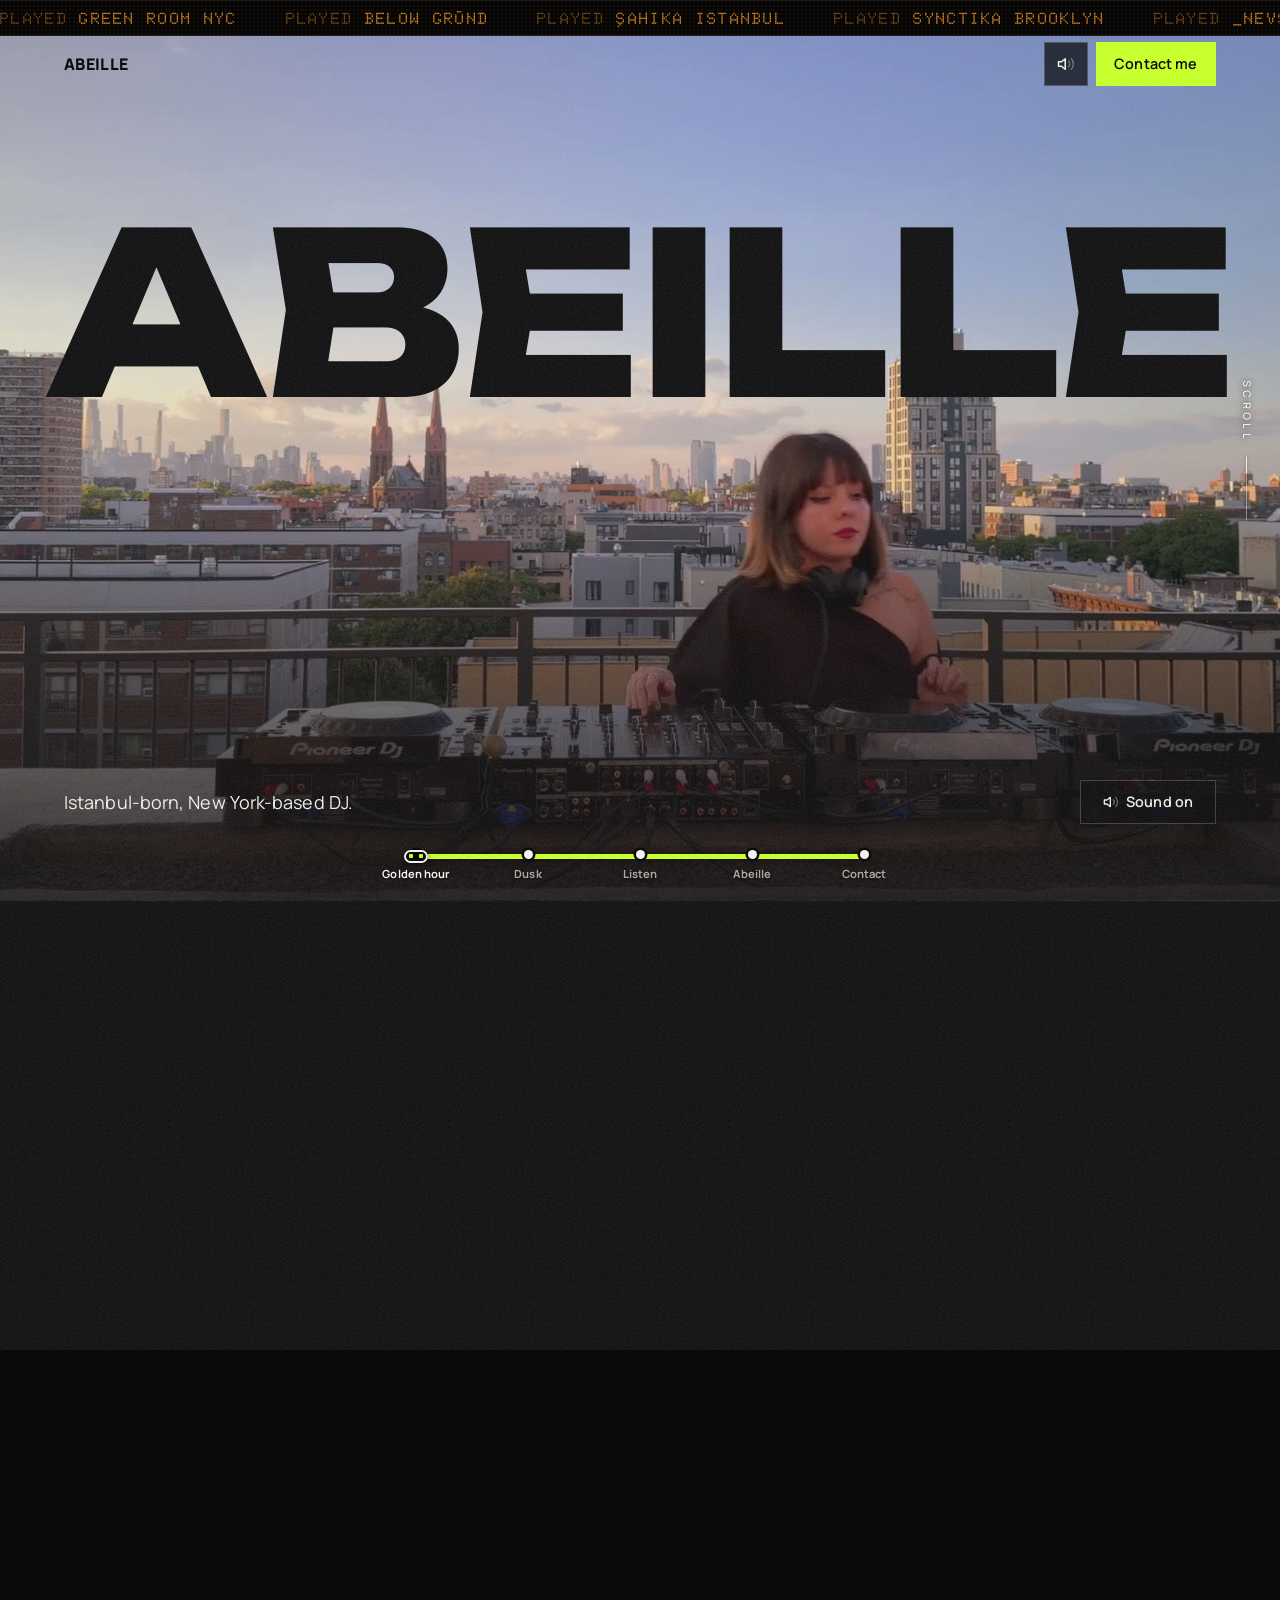
==== commit da4e30e5: "Start video on first touch; ticker keeps moving on phones Co-Authored-By: Claude Opus 5.5 <noreply@a" ====
--- a/index.html
+++ b/index.html
@@ -73,7 +73,7 @@
   font: 700 0.8rem/1 "Helvetica Neue", Helvetica, Arial, sans-serif; letter-spacing: 0;
 }
 @keyframes tick { to { transform: translate3d(-50%, 0, 0); } }
-.ticker:hover .ticker__track { animation-play-state: paused; }
+@media (hover: hover) and (pointer: fine) { .ticker:hover .ticker__track { animation-play-state: paused; } }
 .ticker__track { opacity: calc(0.82 + var(--beat, 0) * 0.18); }
 
 .bar {
@@ -487,7 +487,7 @@
        in the sky BEHIND the skyline. The canvas redraws the buildings from the same
        video frame through a mask, so the towers and spires cover the letters. -->
   <section class="hero" id="hero" aria-labelledby="heroName">
-    <video id="live" muted loop playsinline preload="auto" poster="assets/hero-poster.jpg"
+    <video id="live" autoplay muted loop playsinline webkit-playsinline disablepictureinpicture preload="auto" poster="assets/hero-poster.jpg"
            aria-label="Abeille (Melis Eser) playing a rooftop set in Brooklyn at sunset"></video>
     <h1 class="hero__name" id="heroName"><span class="l">Abeille</span></h1>
     <canvas id="skyline" aria-hidden="true"></canvas>
@@ -632,6 +632,17 @@
 
   live.src = small.matches ? 'assets/hero-m.mp4' : 'assets/hero.mp4';
   if (!reduce) { var pp = live.play(); if (pp && pp.catch) pp.catch(function () {}); }
+  /* iPhones in Low Power Mode (or saving data) won't start a video until the
+     visitor touches the page. Start it on the very first touch, including the
+     first scroll, and try again as soon as the video has data. */
+  function kickVideos() {
+    if (reduce) return;
+    [live].concat(Array.prototype.slice.call(document.querySelectorAll('.seg-live'))).forEach(function (v) {
+      if (v.paused && (v === live ? heroOp > 0.002 : parseFloat(v.parentNode.style.opacity || '0') > 0.01)) { var p = v.play(); if (p && p.catch) p.catch(function () {}); }
+    });
+  }
+  ['touchstart', 'touchend', 'pointerdown', 'keydown'].forEach(function (ev) { addEventListener(ev, kickVideos, { passive: true }); });
+  live.addEventListener('canplay', function () { if (!reduce && live.paused && heroOp > 0.002) { var p = live.play(); if (p && p.catch) p.catch(function () {}); } });
 
   function coverRect() {
     var vw = innerWidth, vh = innerHeight;
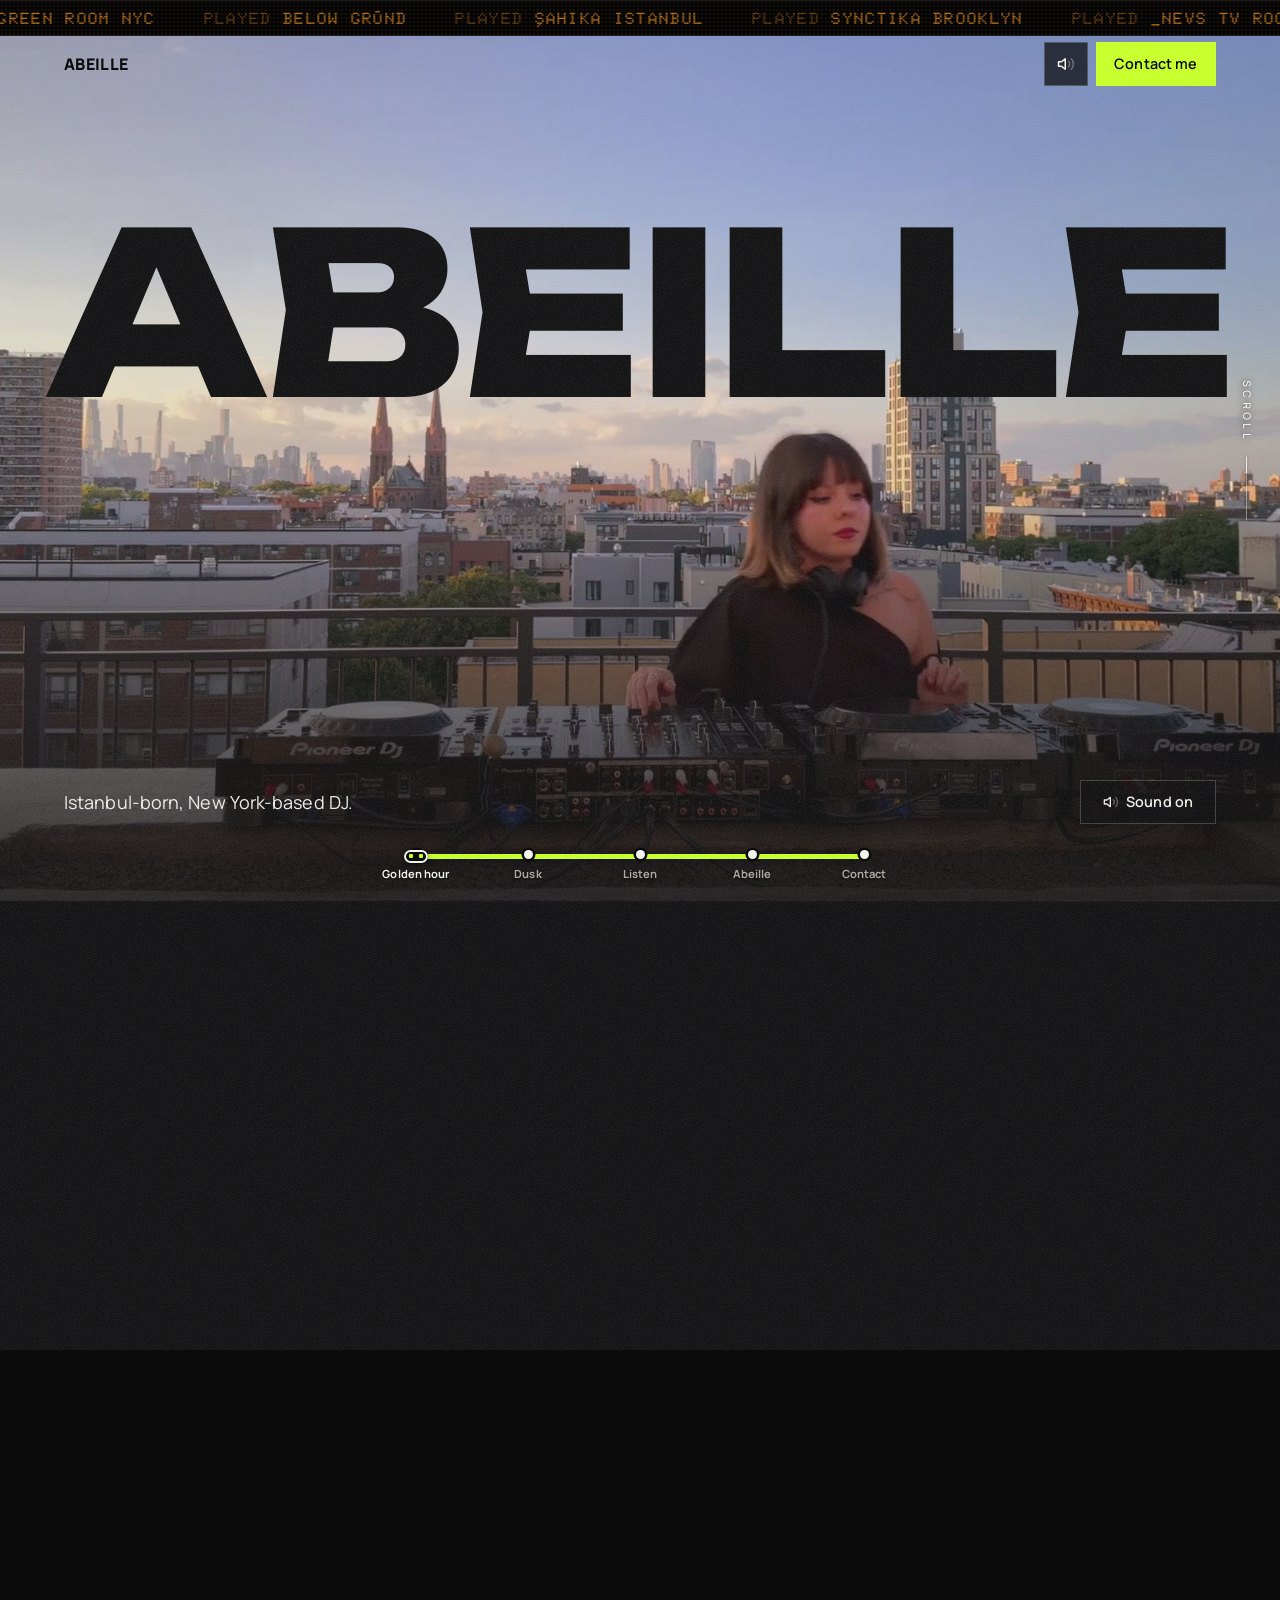
==== commit b1fb9702: "Fix ticker not moving in Safari Co-Authored-By: Claude Opus 5.5 <noreply@anthropic.com>" ====
--- a/index.html
+++ b/index.html
@@ -602,6 +602,27 @@
   var twin = run.cloneNode(true); twin.setAttribute('aria-hidden', 'true'); twin.removeAttribute('id');
   run.parentNode.appendChild(twin);
 
+  /* The strip moves by script, not a CSS animation: Safari measures a CSS
+     slide before the text is in and then sits still until something forces a
+     re-measure (a tap). Measuring the real width here works everywhere. */
+  (function () {
+    var track = run.parentNode, x = 0, last = performance.now(), w = 0, paused = false;
+    track.style.animation = 'none';
+    function measure() { w = run.getBoundingClientRect().width; }
+    measure(); addEventListener('resize', measure);
+    if (document.fonts && document.fonts.ready) document.fonts.ready.then(measure);
+    if (matchMedia('(hover: hover) and (pointer: fine)').matches) {
+      track.parentNode.addEventListener('mouseenter', function () { paused = true; });
+      track.parentNode.addEventListener('mouseleave', function () { paused = false; });
+    }
+    if (matchMedia('(prefers-reduced-motion: reduce)').matches) return;
+    (function step(now) {
+      var dt = Math.min(64, now - last); last = now;
+      if (!paused && w > 0) { x -= dt * 0.045; if (x <= -w) x += w; track.style.transform = 'translate3d(' + x.toFixed(1) + 'px,0,0)'; }
+      requestAnimationFrame(step);
+    })(last);
+  })();
+
   /* --------------------------------------------------------------- mount -- */
   var api = ScrollCraft.mount(document);
   var W = api.worlds[0];
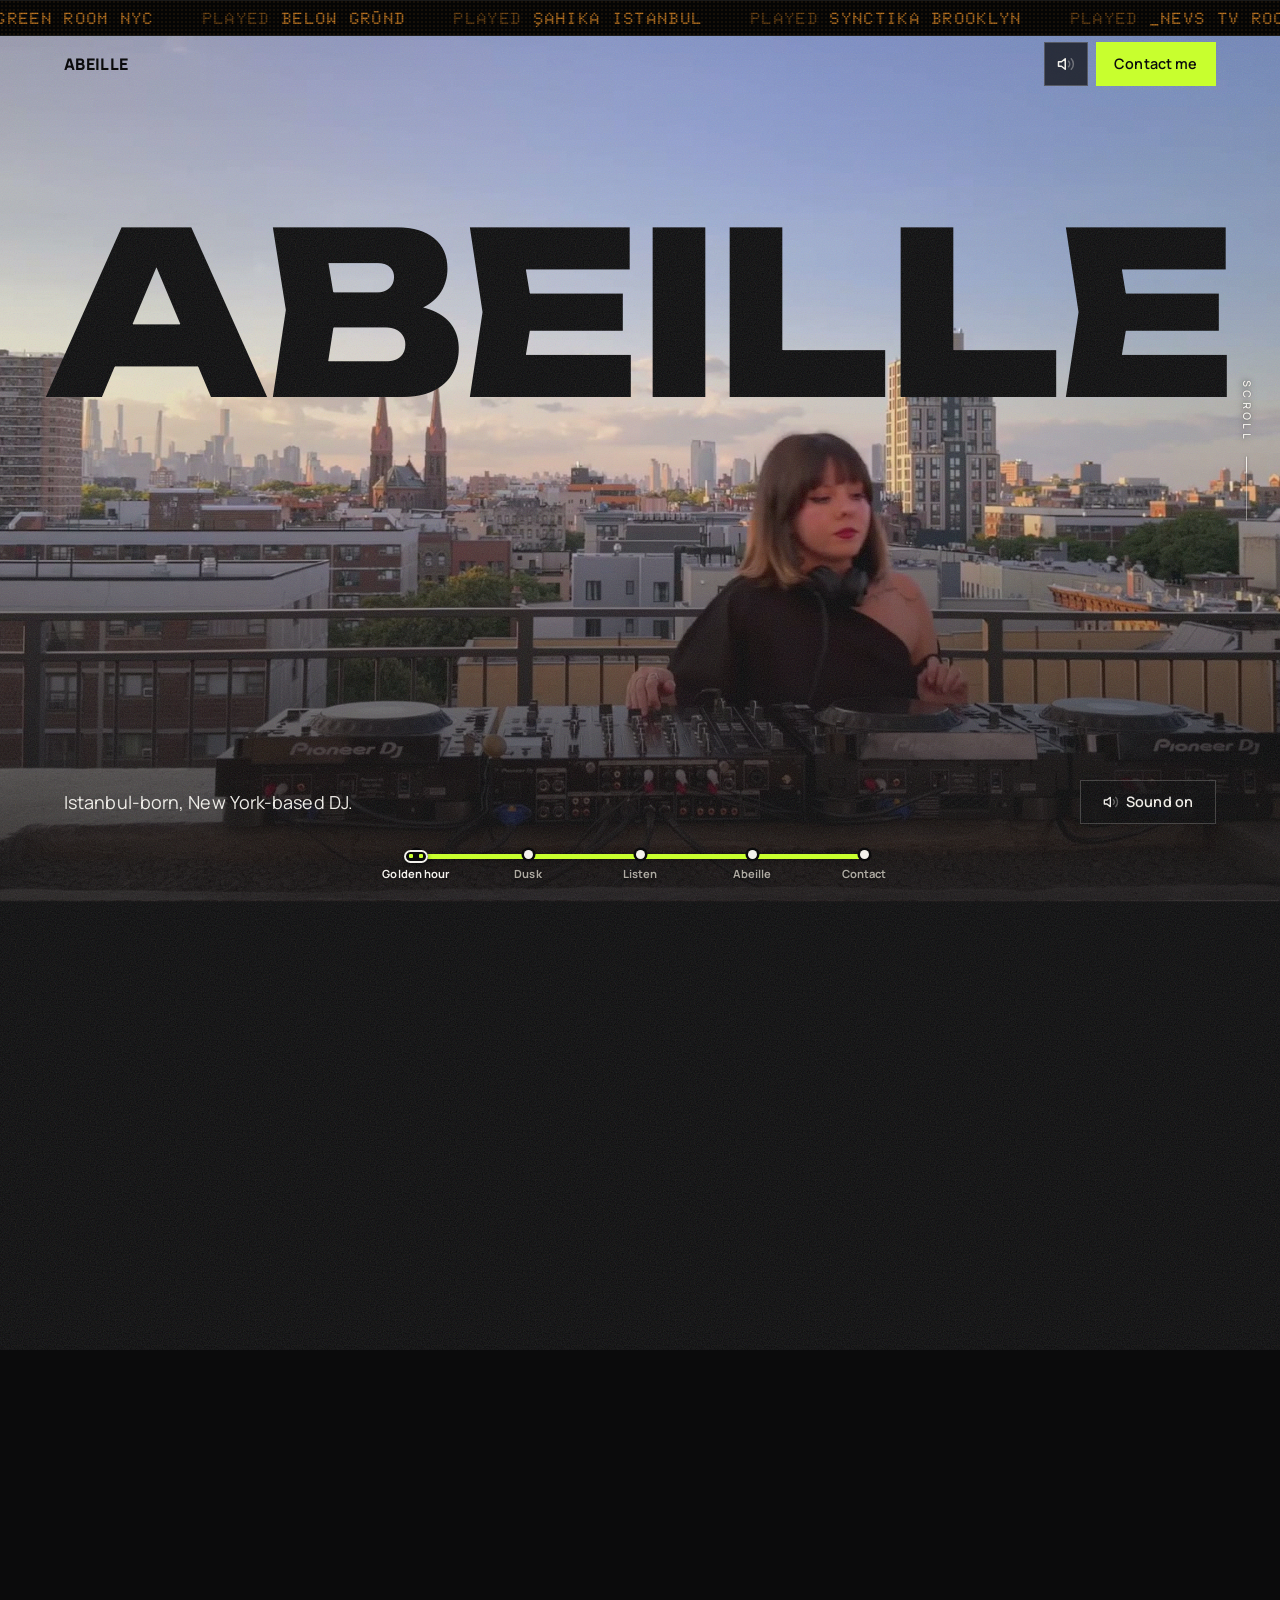
==== commit fb8dd56d: "Certificate issued: previews back on https Co-Authored-By: Claude Opus 5.5 <noreply@anthropic.com>" ====
--- a/index.html
+++ b/index.html
@@ -9,7 +9,7 @@
 <meta property="og:type" content="website">
 <meta property="og:title" content="Abeille · New York DJ">
 <meta property="og:description" content="Istanbul-born, New York-based DJ playing groovy, hypnotic techno, left-field house, ambient and old-school breakbeat.">
-<meta property="og:image" content="http://abeillemusic.com/assets/share.jpg">
+<meta property="og:image" content="https://abeillemusic.com/assets/share.jpg">
 <meta property="og:image:width" content="1200">
 <meta property="og:image:height" content="630">
 <meta name="twitter:card" content="summary_large_image">
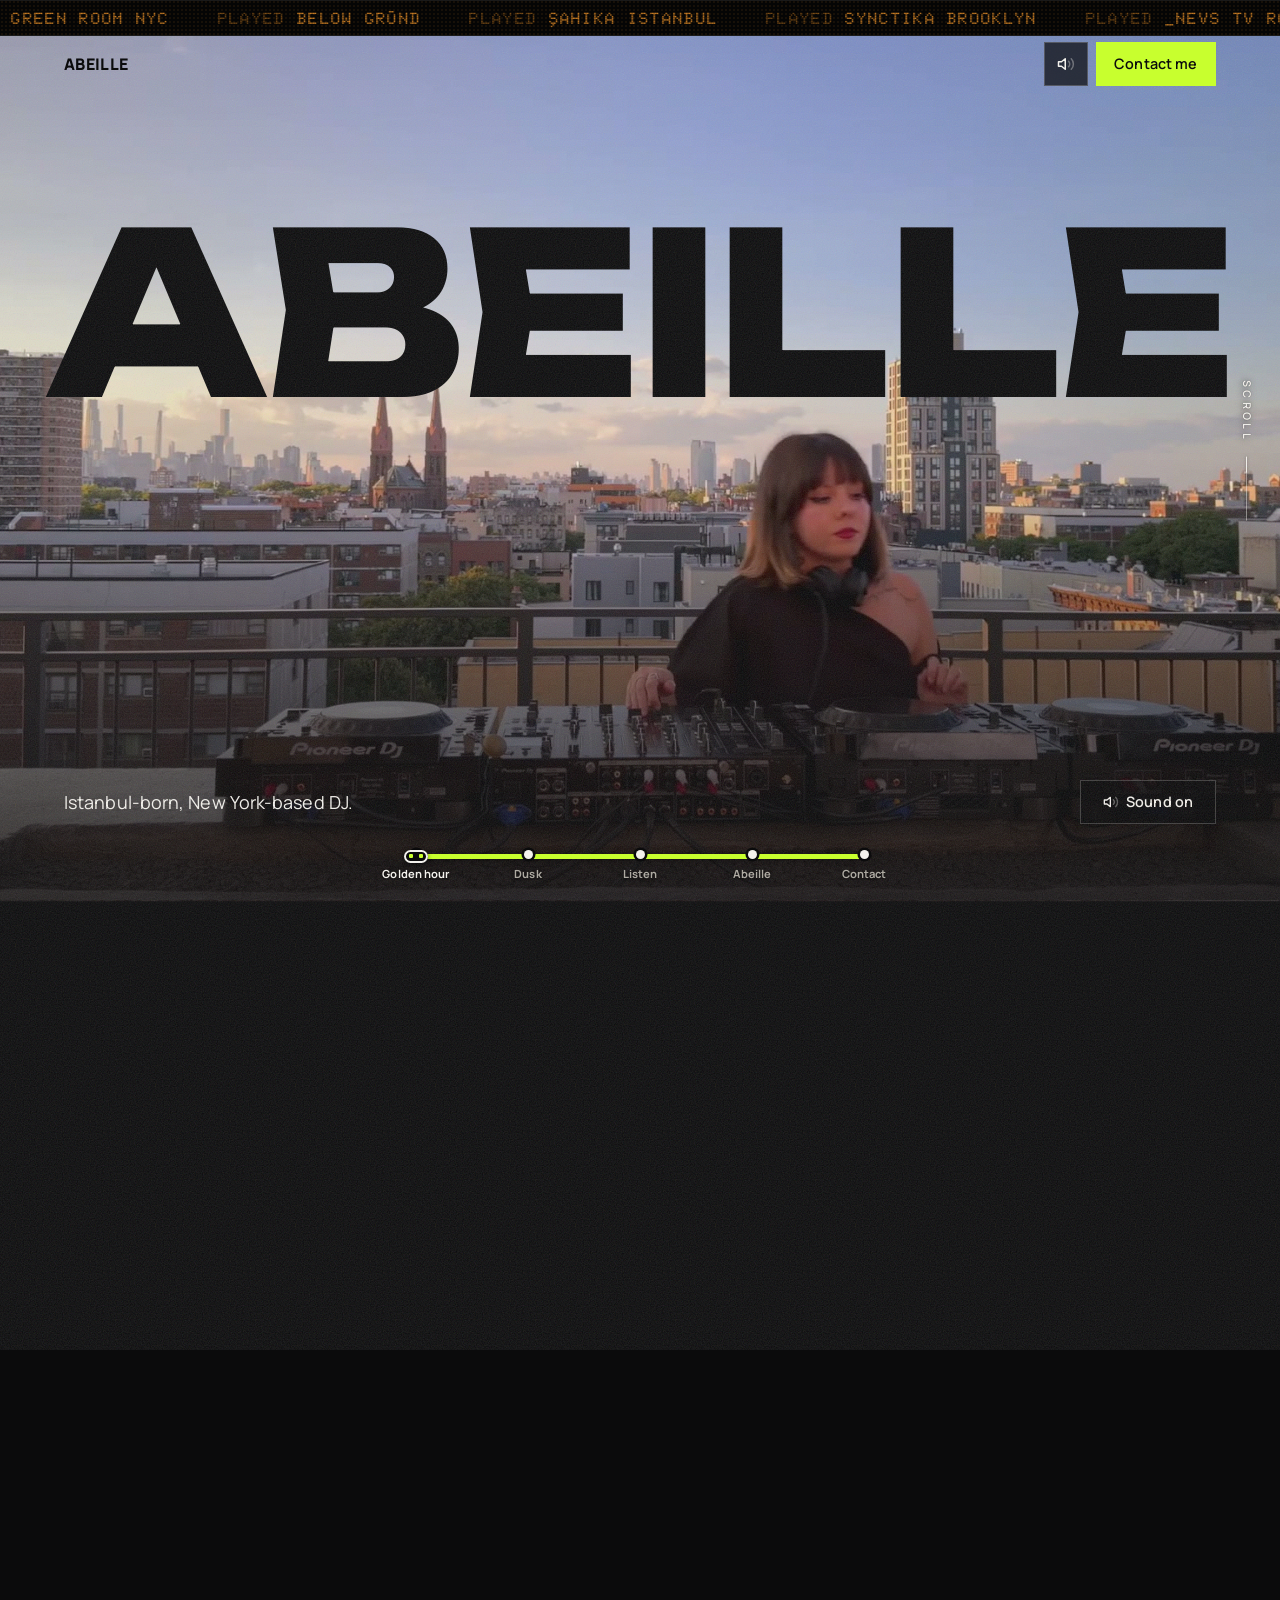
==== commit 56c31bd6: "Play button when autoplay is blocked; phone poster Co-Authored-By: Claude Opus 5.5 <noreply@anthropi" ====
--- a/index.html
+++ b/index.html
@@ -199,6 +199,12 @@
 @keyframes cue { from { transform: translateY(-16px); } to { transform: translateY(64px); } }
 .cue.is-gone { opacity: 0; }
 @media (prefers-reduced-motion: reduce) { .cue__line::after { animation: none; top: 24px; } }
+.hero__play { position: absolute; left: 50%; top: 58%; translate: -50% -50%; width: 72px; height: 72px; border: 0; border-radius: 50%; cursor: pointer;
+  background: rgb(11 11 12 / 0.55); color: var(--sc-ink); box-shadow: inset 0 0 0 1.5px rgb(255 255 255 / 0.5); display: none; place-items: center; pointer-events: auto; z-index: 3;
+  transition: transform 140ms var(--sc-ease-out); }
+.hero__play svg { width: 28px; height: 28px; margin-left: 4px; }
+.hero__play:active { transform: scale(0.95); }
+.hero.is-blocked .hero__play { display: grid; }
 .sound { min-width: 8.5rem; justify-content: center; }
 .sound svg { width: 16px; height: 16px; }
 
@@ -491,6 +497,7 @@
            aria-label="Abeille (Melis Eser) playing a rooftop set in Brooklyn at sunset"></video>
     <h1 class="hero__name" id="heroName"><span class="l">Abeille</span></h1>
     <canvas id="skyline" aria-hidden="true"></canvas>
+    <button class="hero__play" id="heroPlay" type="button" aria-label="Play video"><svg viewBox="0 0 24 24" aria-hidden="true"><path d="M8 5.5v13l11-6.5z" fill="currentColor"/></svg></button>
     <div class="hero__scrim"></div>
     <div class="cue" id="cue" aria-hidden="true"><span class="cue__label">Scroll</span><span class="cue__line"></span></div>
     <div class="hero__foot">
@@ -652,7 +659,17 @@
   var heroOp = 1, soundOn = false, rect = { x: 0, y: 0, w: 0, h: 0, s: 1 };
 
   live.src = small.matches ? 'assets/hero-m.mp4' : 'assets/hero.mp4';
-  if (!reduce) { var pp = live.play(); if (pp && pp.catch) pp.catch(function () {}); }
+  if (small.matches) { live.poster = 'assets/hero-poster-m.jpg'; live.style.backgroundImage = 'url(assets/hero-poster-m.jpg)'; }
+  /* If the phone blocks autoplay (Low Power Mode, or Safari's Auto-Play set to
+     Never), show a play button instead of a frozen frame. */
+  var heroPlay = document.getElementById('heroPlay');
+  function tryHero() {
+    var pp = live.play();
+    if (pp && pp.then) pp.then(function () { hero.classList.remove('is-blocked'); }, function (e) { if (e && e.name === 'NotAllowedError') hero.classList.add('is-blocked'); });
+  }
+  live.addEventListener('playing', function () { hero.classList.remove('is-blocked'); });
+  heroPlay.addEventListener('click', function () { tryHero(); kickVideos(); });
+  if (!reduce) tryHero();
   /* iPhones in Low Power Mode (or saving data) won't start a video until the
      visitor touches the page. Start it on the very first touch, including the
      first scroll, and try again as soon as the video has data. */
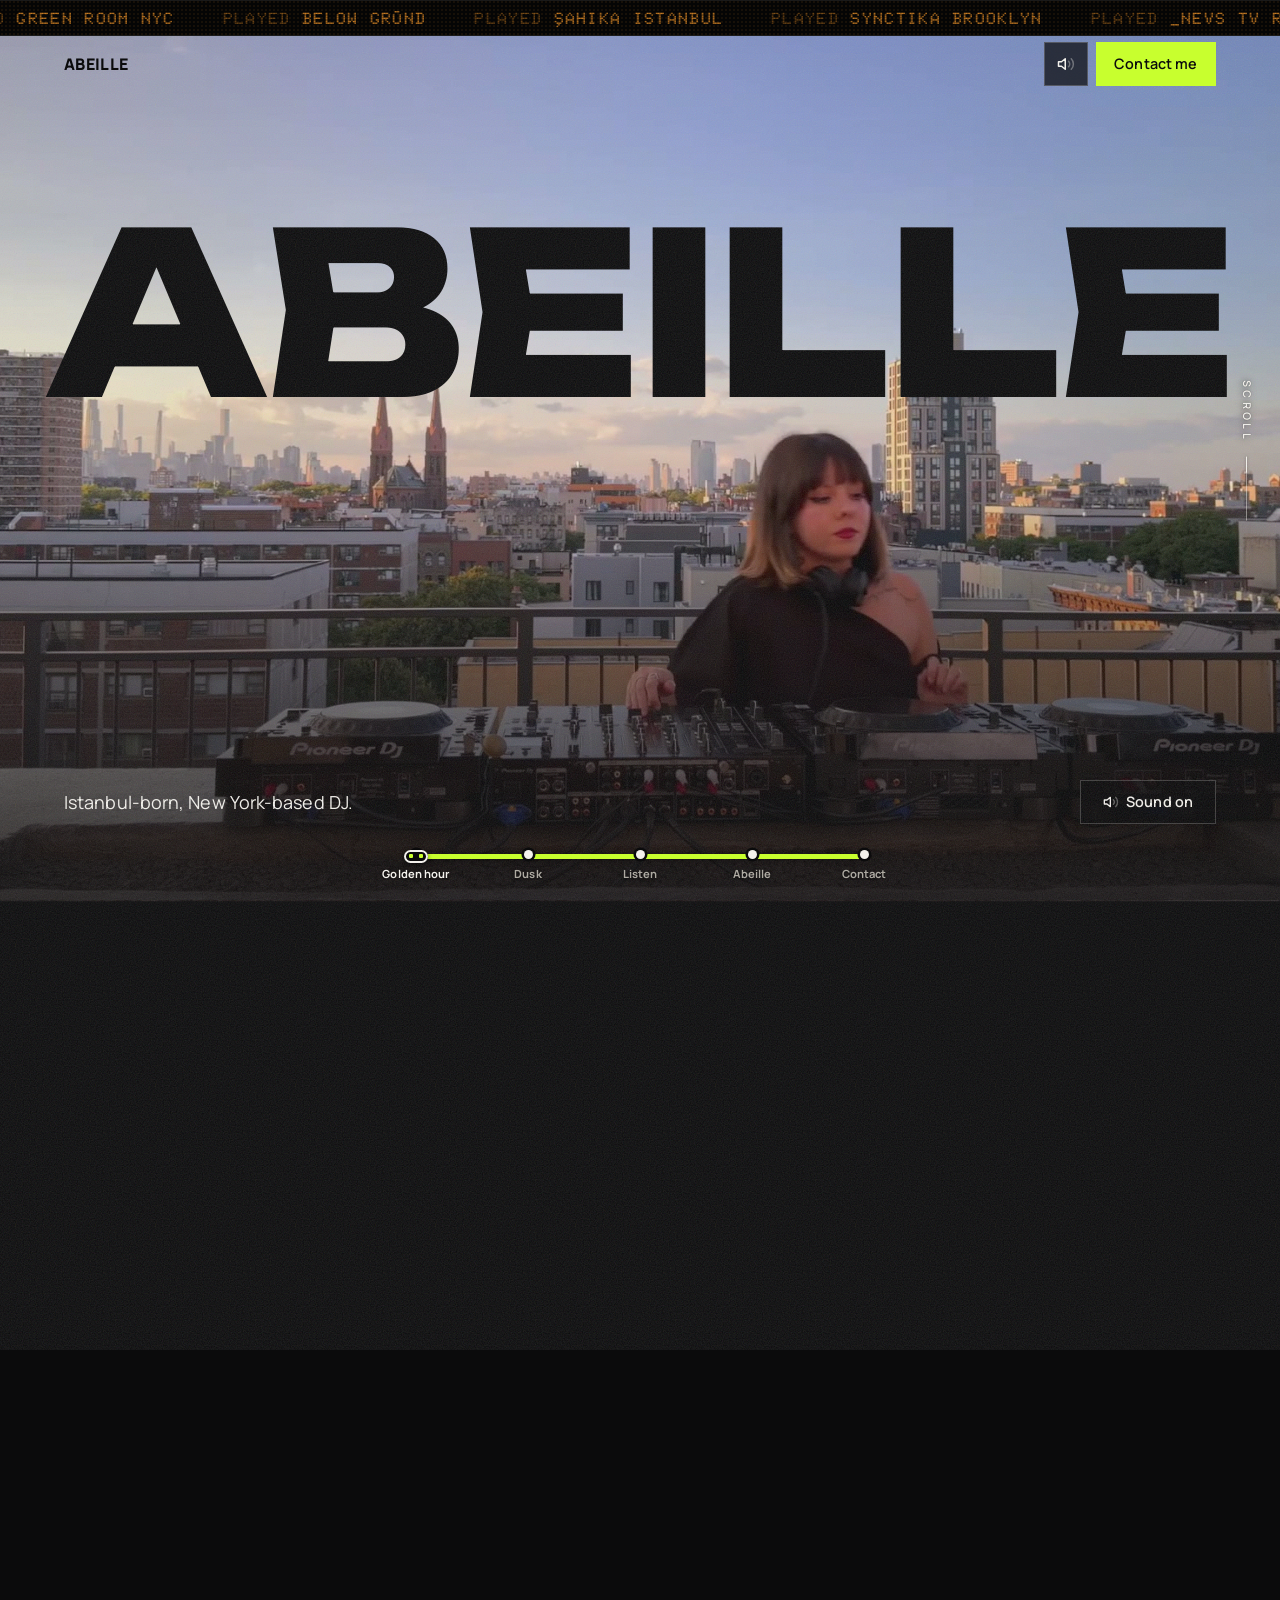
==== commit 6cbeca14: "Scroll cue dash moves upward Co-Authored-By: Claude Opus 5.5 <noreply@anthropic.com>" ====
--- a/index.html
+++ b/index.html
@@ -196,7 +196,7 @@
 .cue__label { writing-mode: vertical-rl; font: 700 0.68rem/1 var(--sc-font-mono); letter-spacing: 0.32em; text-transform: uppercase; color: var(--sc-ink); text-shadow: 0 0 1px rgb(0 0 0 / 0.6), 0 1px 6px rgb(0 0 0 / 0.55); }
 .cue__line { position: relative; width: 1px; height: 64px; background: color-mix(in oklab, var(--sc-ink) 45%, transparent); box-shadow: 0 0 3px rgb(0 0 0 / 0.4); overflow: hidden; }
 .cue__line::after { content: ""; position: absolute; left: 0; top: 0; width: 1px; height: 16px; background: var(--sc-ink); animation: cue 1.8s var(--sc-ease-in-out) infinite; }
-@keyframes cue { from { transform: translateY(-16px); } to { transform: translateY(64px); } }
+@keyframes cue { from { transform: translateY(64px); } to { transform: translateY(-16px); } }
 .cue.is-gone { opacity: 0; }
 @media (prefers-reduced-motion: reduce) { .cue__line::after { animation: none; top: 24px; } }
 .hero__play { position: absolute; left: 50%; top: 58%; translate: -50% -50%; width: 72px; height: 72px; border: 0; border-radius: 50%; cursor: pointer;
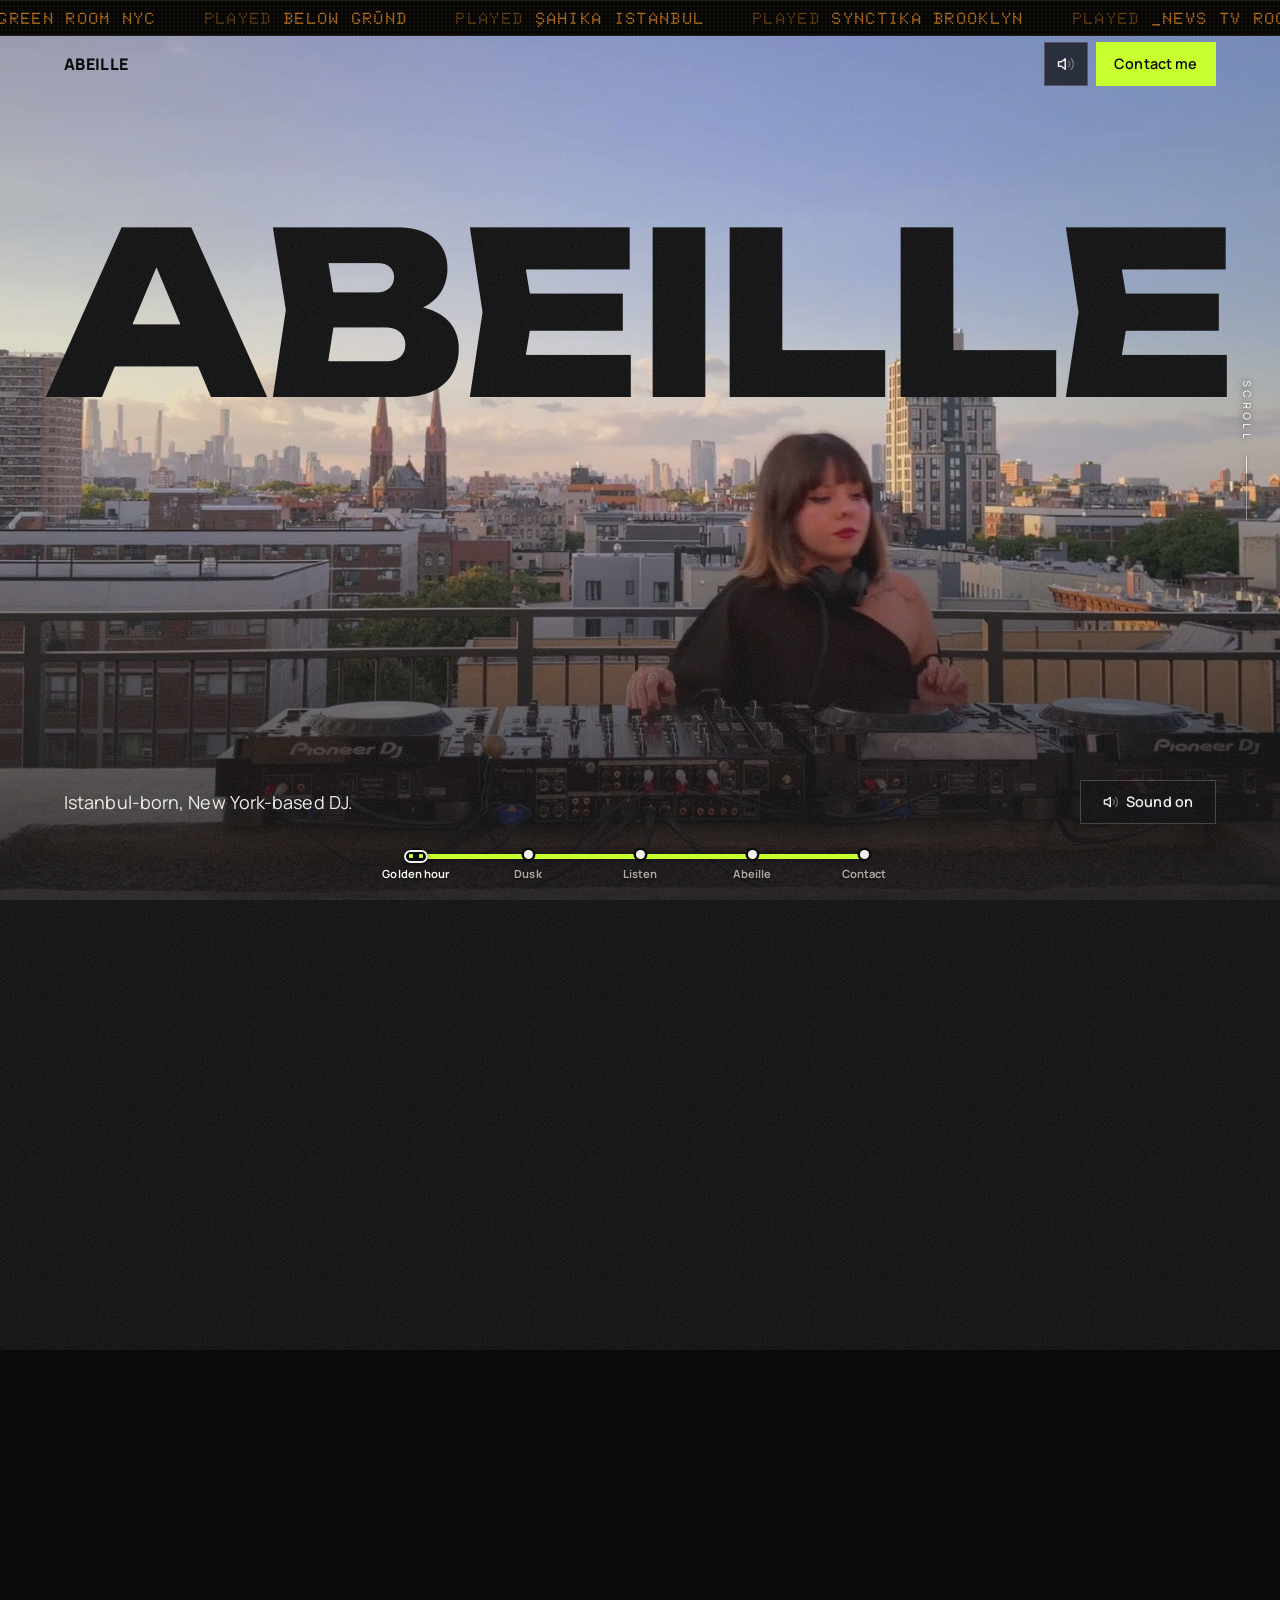
==== commit 6747c13f: "No Signal track on the Abeille slide; bio page restored Co-Authored-By: Claude Opus 5.5 <noreply@ant" ====
--- a/index.html
+++ b/index.html
@@ -461,7 +461,7 @@
   </div>
 </header>
 <audio id="melisAudio" src="assets/melis-audio.m4a" preload="none" loop></audio>
-<audio id="clubAudio" src="assets/bg-audio.m4a" preload="none" loop></audio>
+<audio id="clubAudio" src="assets/nosignal-audio.m4a" preload="none" loop></audio>
 
 <main id="top" data-sc-mode="worldflight" data-sc-seam="0.16" data-sc-lerp="0.12">
 
@@ -771,7 +771,7 @@
   var clubA = document.getElementById('clubAudio');
   var actx = null, gM = null, gR = null, analyser = null, bins = null;
   var npName = document.getElementById('npName');
-  function setNowPlaying(club) { npName.textContent = club ? 'Below Grūnd' : 'Rooftop · _nevs tv'; }
+  function setNowPlaying(club) { npName.textContent = club ? 'No Signal 079' : 'Rooftop · _nevs tv'; }
   var HANDOFF = 0.508;    // page progress where the Below Grūnd footage arrives: that set takes over
   function mixFor(pr) {
     var club = pr >= HANDOFF;
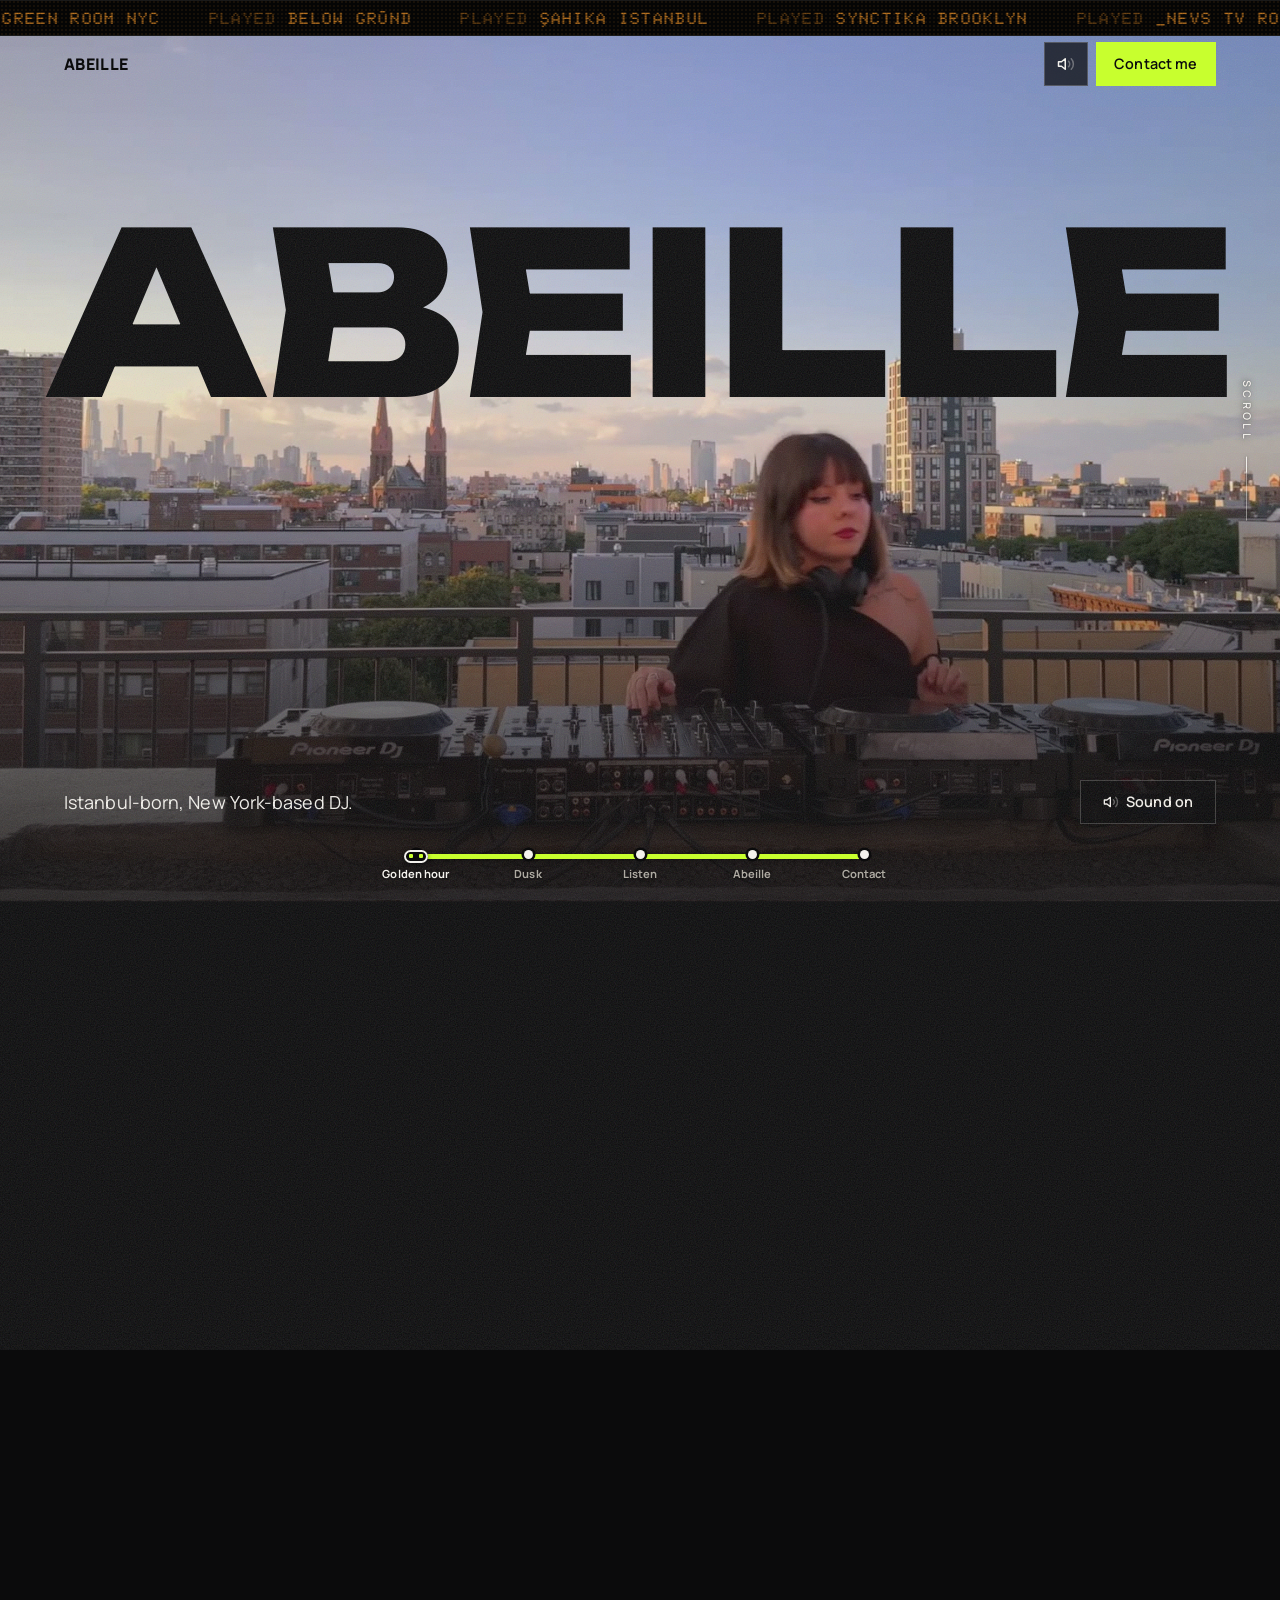
==== commit bcda164d: "Smooth opening video playback and reduce mobile rendering work" ====
--- a/index.html
+++ b/index.html
@@ -660,27 +660,51 @@
 
   live.src = small.matches ? 'assets/hero-m.mp4' : 'assets/hero.mp4';
   if (small.matches) { live.poster = 'assets/hero-poster-m.jpg'; live.style.backgroundImage = 'url(assets/hero-poster-m.jpg)'; }
-  /* If the phone blocks autoplay (Low Power Mode, or Safari's Auto-Play set to
-     Never), show a play button instead of a frozen frame. */
+  // Try once per lifecycle event, never on every animation frame.
   var heroPlay = document.getElementById('heroPlay');
-  function tryHero() {
+  var heroPending = false, heroBlocked = false, heroWasVisible = true;
+  live.muted = true; live.defaultMuted = true; live.playsInline = true;
+  function tryHero(userGesture) {
+    if (reduce || document.hidden || heroOp <= 0.002 || heroPending ||
+        (heroBlocked && !userGesture) || !live.paused) return;
+    if (userGesture) heroBlocked = false;
+    heroPending = true;
     var pp = live.play();
-    if (pp && pp.then) pp.then(function () { hero.classList.remove('is-blocked'); }, function (e) { if (e && e.name === 'NotAllowedError') hero.classList.add('is-blocked'); });
-  }
-  live.addEventListener('playing', function () { hero.classList.remove('is-blocked'); });
-  heroPlay.addEventListener('click', function () { tryHero(); kickVideos(); });
-  if (!reduce) tryHero();
-  /* iPhones in Low Power Mode (or saving data) won't start a video until the
-     visitor touches the page. Start it on the very first touch, including the
-     first scroll, and try again as soon as the video has data. */
+    if (pp && pp.then) pp.then(function () {
+      heroPending = false; heroBlocked = false;
+      hero.classList.remove('is-blocked');
+    }, function (e) {
+      heroPending = false;
+      if (e && e.name === 'NotAllowedError') {
+        heroBlocked = true; hero.classList.add('is-blocked');
+      }
+    });
+    else heroPending = false;
+  }
+  live.addEventListener('playing', function () {
+    heroBlocked = false; hero.classList.remove('is-blocked');
+  });
+  heroPlay.addEventListener('click', function () { tryHero(true); });
   function kickVideos() {
     if (reduce) return;
-    [live].concat(Array.prototype.slice.call(document.querySelectorAll('.seg-live'))).forEach(function (v) {
-      if (v.paused && (v === live ? heroOp > 0.002 : parseFloat(v.parentNode.style.opacity || '0') > 0.01)) { var p = v.play(); if (p && p.catch) p.catch(function () {}); }
+    tryHero(true);
+    document.querySelectorAll('.seg-live').forEach(function (v) {
+      if (v.paused && parseFloat(v.parentNode.style.opacity || '0') > 0.01) {
+        var p = v.play(); if (p && p.catch) p.catch(function () {});
+      }
     });
   }
-  ['touchstart', 'touchend', 'pointerdown', 'keydown'].forEach(function (ev) { addEventListener(ev, kickVideos, { passive: true }); });
-  live.addEventListener('canplay', function () { if (!reduce && live.paused && heroOp > 0.002) { var p = live.play(); if (p && p.catch) p.catch(function () {}); } });
+  ['touchend', 'pointerdown', 'keydown'].forEach(function (ev) {
+    addEventListener(ev, kickVideos, { passive: true });
+  });
+  live.addEventListener('canplay', function () { tryHero(false); });
+  addEventListener('pageshow', function () { tryHero(false); });
+  document.addEventListener('visibilitychange', function () {
+    if (!document.hidden) tryHero(false);
+  });
+  tryHero(false);
+  // The mobile title is above the buildings; no duplicate video canvas needed.
+  if (small.matches) sky.style.display = 'none';
 
   function coverRect() {
     var vw = innerWidth, vh = innerHeight;
@@ -714,11 +738,11 @@
   // mask sized to the same cover rect. (Canvas compositing modes were ignored
   // for video frames in Safari, which painted the whole frame over the name.)
   function drawSky() {
-    if (heroOp < 0.002 || live.readyState < 2) return;
+    if (small.matches || document.hidden || heroOp < 0.002 || live.readyState < 2) return;
     sctx.clearRect(0, 0, innerWidth, innerHeight);
     sctx.drawImage(live, rect.x, rect.y, rect.w, rect.h);
   }
-  var useRVFC = 'requestVideoFrameCallback' in live;
+  var useRVFC = !small.matches && 'requestVideoFrameCallback' in live;
   if (useRVFC) (function onFrame() { drawSky(); live.requestVideoFrameCallback(onFrame); })();
   live.addEventListener('loadeddata', drawSky);
 
@@ -959,9 +983,10 @@
     }
     if (heroOp < 0.002) { if (!live.paused) live.pause(); }
     else {
-      if (live.paused && !reduce) { var p = live.play(); if (p && p.catch) p.catch(function () {}); }
+      if (!heroWasVisible) tryHero(false);
       if (!useRVFC) drawSky();
     }
+    heroWasVisible = heroOp >= 0.002;
     markEl.style.setProperty('--bar-ink', heroOp > 0.5 ? 'var(--sc-accent-ink)' : 'var(--sc-ink)');
     updateLean();
     updateBeat(); updateSpot(); updateSpeed();
